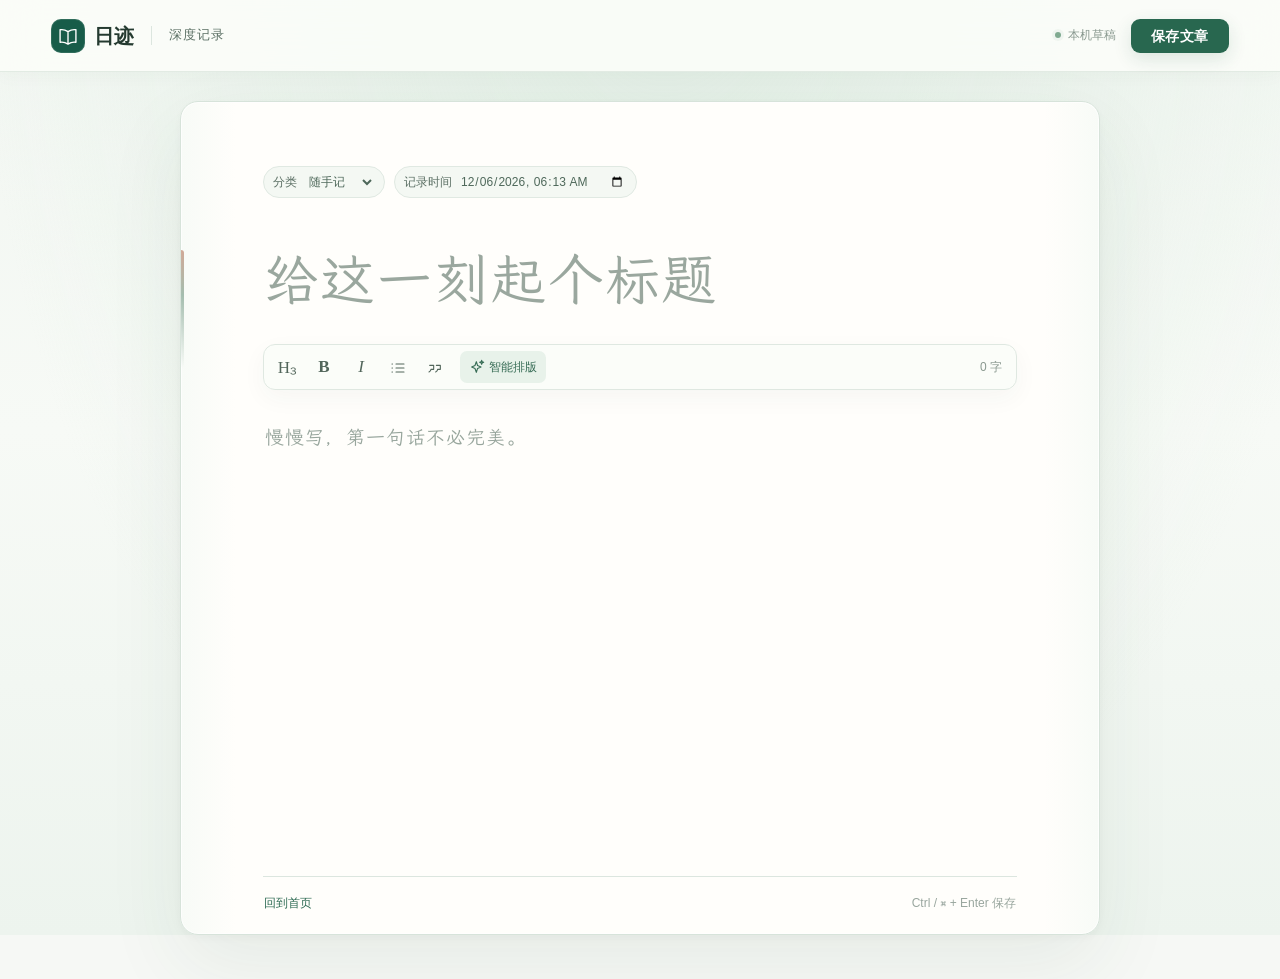
==== article.html @ f7ac4c97 "deploy: daylog static site" ====
<!doctype html>
<html lang="zh-CN"><head><meta charset="utf-8"><meta name="viewport" content="width=device-width, initial-scale=1, viewport-fit=cover"><meta name="theme-color" content="#175b49"><title>深度记录 · 日迹</title><link rel="icon" href="icon.svg"><link rel="preload" href="lxgwwenkai-lite-gb2312.woff2" as="font" type="font/woff2" crossorigin><link rel="stylesheet" href="styles.css"><link rel="stylesheet" href="article.css"></head>
<body class="article-page">
<header class="writer-bar">
  <a class="writer-home" href="./" aria-label="回到日迹首页"><span class="brand-icon" data-i="journal"></span><b>日迹</b></a><span class="writer-path" id="mode-name">深度记录</span>
  <div class="writer-actions"><span id="status" role="status" aria-live="polite">本机草稿</span><button id="commit" class="primary">保存文章</button><button id="edit" class="primary" hidden>继续编辑</button></div>
</header>
<main class="paper">
  <section id="composer"><div class="article-meta"><label>分类<select id="category"><option value="note">随手记</option><option value="trade">炒股心得</option><option value="reflect">反思</option><option value="quote">名人名言</option></select></label><label>记录时间<input id="when" type="datetime-local" required></label></div>
  <input id="title" aria-label="文章标题" placeholder="给这一刻起个标题" autocomplete="off">
  <div class="writer-tools" role="group" aria-label="文章排版"><button class="text-format" data-format="heading" title="小标题" aria-label="小标题">H₃</button><button class="text-format" data-format="bold" title="加粗" aria-label="加粗"><b>B</b></button><button class="text-format" data-format="italic" title="斜体" aria-label="斜体"><em>I</em></button><button data-format="list" data-i="list" title="项目列表" aria-label="项目列表"></button><button data-format="quote" data-i="quote" title="引用" aria-label="引用"></button><button id="smart" aria-pressed="true" title="自动加粗段首和 **重点**"><span data-i="sparkles"></span>智能排版</button><span id="count">0 字</span></div>
  <div id="body" class="article-prose" contenteditable="true" role="textbox" aria-multiline="true" aria-label="文章正文" data-placeholder="慢慢写，第一句话不必完美。" spellcheck="false"></div>
  <footer class="article-foot"><a href="./">回到首页</a><div class="article-foot-actions"><span class="save-shortcut">Ctrl / ⌘ + Enter 保存</span><button id="discard" hidden>舍弃草稿</button></div></footer></section>
  <article id="reader" hidden><div id="read-meta" class="article-meta"></div><h1 id="read-title"></h1><div id="read-body" class="article-prose"></div><footer class="article-foot"><a href="./">回到首页</a></footer></article>
  <section id="missing" hidden><h1>找不到这篇文章</h1><p>文章保存在创建它的浏览器中。</p><a href="./">回到首页</a></section>
</main>
<span id="ink-cue" class="ink-cue" aria-hidden="true"></span>
<dialog id="confirm"><h2>舍弃这份草稿？</h2><p>已保存到时间线的文章会保留。</p><div class="dialog-actions"><button class="secondary" id="keep">继续写</button><button class="secondary danger" id="drop">舍弃草稿</button></div></dialog>
<script type="module" src="article.js"></script></body></html>
---- styles.css ----
:root{color-scheme:light;--ink:#253a34;--muted:#63756d;--faint:#8a968f;--green:#185c49;--line:#dde4de;--bg:#f6f8f5;--mint:#e4efe8;--side:213px;font-family:Inter,"PingFang SC","Microsoft YaHei","Noto Sans CJK SC",system-ui,sans-serif;color:var(--ink);background:var(--bg);font-size:16px}
*{box-sizing:border-box}body{margin:0}button,input,select,textarea{font:inherit}button{cursor:pointer;color:inherit;border:0;background:none}button:disabled{cursor:wait}button,a,input,select,[contenteditable]{-webkit-tap-highlight-color:transparent}button:focus-visible,input:focus-visible,select:focus-visible,[contenteditable]:focus-visible{outline:2px solid #4b927b;outline-offset:3px}svg{display:inline-block;width:18px;height:18px;flex:none;vertical-align:middle}button span[data-i],h2 span[data-i],.crumb span[data-i]{display:inline-flex;align-items:center;justify-content:center}button{transition:background-color .15s,color .15s,transform .15s}button:hover{filter:brightness(.96)}button:active{transform:translateY(1px)}[hidden]{display:none!important}
#sidebar{width:var(--side);position:fixed;inset:0 auto 0 0;background:#fcfdfb;border-right:1px solid var(--line);z-index:5;display:flex;flex-direction:column;padding:28px 15px 0;overflow-y:auto}.brand{display:flex;align-items:center;gap:9px;padding-left:9px}.brand-icon{display:grid;place-items:center;background:var(--green);width:40px;height:40px;border-radius:12px;color:#fff;box-shadow:inset 0 0 0 1px #ffffff1a}.brand-icon svg{width:24px;height:24px}.brand b{font-size:25px;letter-spacing:1px;line-height:1}.brand-en{font-family:Georgia,serif;font-size:19px;color:#638374;letter-spacing:-.7px;align-self:center;margin-left:-3px}nav{margin-top:39px}.nav-label{font-size:12px;letter-spacing:1.5px;font-weight:600;color:#87958c;margin:0 12px 11px}.group-label{margin-top:30px}.nav-item{display:flex;align-items:center;gap:13px;width:100%;padding:10px 13px;border-radius:8px;text-align:left;font-size:14px;margin:3px 0;color:#52615a;min-height:40px}.nav-item svg{width:18px;height:18px}.nav-item:hover{background:#f0f4ef}.nav-item.selected{background:#e3eee6;color:#205e48;font-weight:650}.nav-item.selected:after{content:"";width:5px;height:5px;background:#2f775c;border-radius:50%;margin-left:auto}.cat-dot{width:9px;height:9px;border-radius:3px;margin:0 5px;background:var(--cat)}#side-foot{margin-top:auto;padding-top:34px}#calendar{padding:12px 4px 18px}.month-head{display:flex;align-items:center;font-size:13px;font-weight:650;padding:0 4px 8px}.month-head strong{margin-right:auto}.month-head button{width:24px;height:26px;padding:0;color:var(--muted)}.month-head svg{width:14px;height:14px}.calendar-grid{display:grid;grid-template-columns:repeat(7,1fr);gap:2px;text-align:center}.calendar-grid>*{height:23px;line-height:23px;font-size:11px;padding:0;position:relative;font-variant-numeric:tabular-nums}.calendar-grid label{color:#819088}.calendar-grid button:hover{background:var(--mint);border-radius:5px}.calendar-grid .is-today,.calendar-grid .is-selected{background:var(--green);color:white;border-radius:6px}.calendar-grid .has-entry:after{content:"";width:3px;height:3px;border-radius:50%;position:absolute;bottom:0;left:calc(50% - 1px);background:currentColor}.profile{display:flex;align-items:center;gap:10px;border-top:1px solid var(--line);padding:17px 1px;width:100%;text-align:left}.profile b{font-size:13px}.profile small{display:block;font-size:11px;color:var(--muted);margin-top:3px}.profile i,.market-status i{display:inline-block;width:6px;height:6px;border-radius:50%;background:#72a484}.avatar{width:36px;height:36px;border-radius:50%;display:grid;place-items:center;background:#e0eadd;color:#47734f}.profile-settings{margin-left:auto;color:#809087}.profile-settings svg{width:16px;height:16px}
.shell{margin-left:var(--side)}.topbar{height:63px;border-bottom:1px solid var(--line);background:#fcfdfa;display:flex;align-items:center;justify-content:space-between;padding:0 clamp(22px,2.6vw,44px);gap:12px}.crumb{display:flex;align-items:center;gap:12px;font-size:13px;color:#79877f}.crumb svg{width:16px;height:16px}.crumb i{font-style:normal;color:#b4bdb6}.crumb strong{color:#46584d;font-weight:550}.search-launch{display:flex;align-items:center;gap:9px;padding:7px 10px;width:202px;border:1px solid #dfe5df;border-radius:8px;background:#f8faf7;color:#7c887f;font-size:12px}.search-launch svg{width:15px;height:15px}kbd{margin-left:auto;border:1px solid #dee3de;border-radius:4px;font:10px ui-monospace,monospace;color:#7b887e;padding:2px 4px;background:white}#menu{display:none}main{max-width:1650px;margin:0 auto;padding:24px clamp(22px,2.6vw,44px) 40px}.hero{position:relative;isolation:isolate;overflow:hidden;border-radius:15px;min-height:168px;display:flex;align-items:center;background:#174e42 url(forest.webp) center / 100% 100% no-repeat;color:white}.hero-copy{padding:23px 32px}.hero-date{display:flex;align-items:center;gap:8px;font-size:13px;letter-spacing:.6px;color:#e0e9dd}.hero-date svg{width:15px;height:15px}.hero h1{font-size:clamp(32px,2.65vw,46px);font-weight:720;letter-spacing:3px;line-height:1.2;margin:12px 0 13px}.hero p{margin:0;font-family:"STKaiti","KaiTi","Songti SC",serif;font-size:15px;line-height:1.6;letter-spacing:.4px;color:#eef5e8}.hero p small{font-family:inherit;font-size:13px;color:#d6e5d8}
.section-heading,.card-head,.editor-foot,.editor-tools{display:flex;align-items:center;justify-content:space-between;gap:8px}h2{font-size:18px;line-height:1.5;font-weight:680;letter-spacing:.2px;margin:0;display:flex;align-items:center;gap:10px}.section-heading h2>span svg{color:var(--green);width:20px;height:20px}.market-section{margin:23px 0}.section-heading{margin-bottom:12px}.market-status,.text-btn{display:inline-flex;align-items:center;gap:8px;font-size:12px;color:#69796e;padding:5px 0}.market-status svg,.text-btn svg{width:14px;height:14px}.market-status i{margin-right:6px}.markets{display:grid;grid-template-columns:repeat(4,minmax(0,1fr));gap:12px}.market-card,.card,.feed-empty,.entry{background:#fff;border:1px solid var(--line);border-radius:13px;box-shadow:0 2px 5px #243e2c03}.market-card{position:relative;overflow:hidden;min-height:116px;padding:16px;text-align:left;isolation:isolate}.market-card:hover{border-color:#a7c1af;filter:none}.market-name{display:flex;align-items:center;gap:8px;font-size:14px;font-weight:620}.asset-glyph{width:25px;height:25px;background:var(--light);color:var(--tone);border-radius:7px;display:inline-grid;place-items:center}.asset-glyph svg{width:16px;height:16px}.market-price{font-family:Inter,"Segoe UI",sans-serif;font-size:clamp(22px,2.05vw,31px);line-height:1;letter-spacing:-.8px;display:block;font-weight:650;margin:12px 0 7px;font-variant-numeric:tabular-nums}.market-change{font:600 12px/1.3 "Segoe UI",sans-serif;display:inline-flex;align-items:center;gap:4px;color:#268165}.market-change.up{color:#b64d43}.market-change svg{width:12px;height:12px}.spark{position:absolute;right:10px;bottom:12px;width:42%;height:36px;z-index:-1}
.workgrid{display:grid;grid-template-columns:minmax(0,1.9fr) minmax(235px,1fr);gap:18px}.write-column,.utility-column{min-width:0}.utility-column{display:flex;flex-direction:column;gap:16px}.card-head{padding:18px 20px 14px}.heading-icon{border-radius:8px;width:31px;height:31px;color:#2f735a;background:#e4f0e7}.heading-icon.warm{background:#fbf1d8;color:#a17b24}.heading-icon.pink{background:#f7e7df;color:#b37656}.heading-icon svg{width:18px;height:18px}.smart{display:flex;gap:5px;align-items:center;border-radius:20px;padding:5px 8px;font-size:11px;background:#eff5ee;color:#4a7857}.smart[aria-pressed=false]{color:#6a756c;background:#f1f2ef}.smart svg{width:13px;height:13px}.editor-body{margin:0 20px}.editor-body #editor-tabs{display:flex;gap:4px;flex-wrap:wrap;border-bottom:1px solid var(--line);padding:0 0 13px}.tab{display:flex;align-items:center;gap:5px;font-size:13px;color:#68786f;padding:7px 10px;border-radius:6px}.tab svg{width:14px;height:14px}.tab[aria-pressed=true]{background:var(--green);color:white}.tab:hover{background:#e4eee6}.tab[aria-pressed=true]:hover{background:var(--green)}.writing-area{margin:10px 0 0}.writing-area #editor,.edit-box{min-height:110px;max-height:380px;overflow-y:auto;padding:7px 1px;line-height:1.8;font-size:16px;overflow-wrap:anywhere;white-space:pre-wrap;outline-offset:0;border-radius:2px}.writing-area #editor:empty:before,.edit-box:empty:before{content:attr(data-placeholder);color:#939e96;pointer-events:none;font-size:15px}.editor-tools{padding:5px 0 12px;color:#849188;font-size:12px}.tool-group{display:flex;gap:3px}.tool-group button,.icon-btn{width:29px;height:29px;display:inline-grid;place-items:center;color:#68776e;border-radius:5px}.tool-group b,.tool-group em{font-family:Georgia,serif;font-size:17px}.tool-group svg{width:16px;height:16px}.tool-group button:hover,.icon-btn:hover{background:#ecf2ed}.editor-foot{padding:11px 20px;border-top:1px solid var(--line);background:#fafcf9;border-radius:0 0 13px 13px}.editor-foot>span{font-size:12px;color:#7e8d82;display:flex;align-items:center;gap:5px}.editor-foot>span svg{width:14px;height:14px}.primary{display:inline-flex;align-items:center;justify-content:center;gap:6px;background:var(--green);color:#fff;padding:9px 15px;font-size:14px;border-radius:7px;font-weight:560}.primary svg{width:16px;height:16px}
#quick-actions{display:grid;grid-template-columns:1fr 1fr;gap:9px;padding:0 17px 17px}.quick{background:var(--light);display:flex;align-items:center;gap:9px;border:1px solid var(--edge);border-radius:9px;min-height:47px;padding:10px;color:#465448;font-size:14px;font-weight:550}.quick svg{width:20px;height:20px;color:var(--tone)}.quick .tiny-plus{margin-left:auto;font-size:16px;font-weight:400;color:var(--tone);opacity:.65}.mood-card .card-head{padding-bottom:10px}#moods{display:flex;justify-content:space-between;gap:2px;padding:1px 13px 16px}.mood{font-size:11px;color:#6e786e;min-width:0;padding:2px 4px;display:grid;justify-items:center;gap:5px;border-radius:7px}.mood svg{width:30px;height:30px}.mood.active{background:#eff3eb;box-shadow:0 0 0 1px #c3d4c5}.timeline-section{margin-top:23px}.section-heading h2 small{font-size:12px;background:#e9eee8;color:#687b6e;font-weight:550;border-radius:6px;padding:1px 6px}.feed-empty{display:flex;align-items:center;gap:14px;text-align:left;padding:20px;color:#748176;font-size:13px}.empty-icon{width:38px;height:38px;display:grid;place-items:center;border-radius:50%;background:#f0f4ee;color:#829685}.feed-empty b{font-weight:550;display:block;color:#4c6254;font-size:14px}.feed-empty p{margin:4px 0 0}
.entry{padding:14px 16px;margin-bottom:9px}.entry-head{display:flex;align-items:center;gap:8px;color:#78877c;font-size:12px}.entry-type{background:#eaf2ea;color:#4d7258;border-radius:4px;padding:3px 7px}.entry-buttons{margin-left:auto;display:flex;gap:2px}.entry-buttons svg{width:15px;height:15px}.entry-buttons .liked{color:#a07b27;background:#fcf5df}.entry-buttons .liked svg{fill:#f2deb0}.entry-text{font-size:15px;line-height:1.8;margin:9px 0 0;overflow-wrap:anywhere}.entry-text p,.entry-text div,#editor p{margin:0}.entry-text ul,.entry-text ol{margin:0}.entry-text blockquote,#editor blockquote,.edit-box blockquote{margin:3px 0;padding:0 12px;border-left:3px solid #95b6a1;color:#607866}.archive-title{margin:4px 0 17px;font-size:32px;letter-spacing:.5px}.archive-controls{display:flex;flex-wrap:wrap;gap:10px;margin-bottom:20px}.field,select,.edit-box{border:1px solid var(--line);border-radius:8px;background:#fff;color:var(--ink);padding:9px 12px;max-width:100%}.archive-controls .field{flex:1;min-width:140px}.date-title{margin:18px 0 9px;font-size:14px;color:#617666}.text-btn:hover{color:var(--green)}
dialog{margin:auto;width:min(470px,calc(100% - 28px));color:var(--ink);background:#fcfdfa;border:1px solid var(--line);border-radius:16px;padding:20px;box-shadow:0 20px 65px #18382838;max-height:85dvh;overflow:auto}dialog::backdrop{background:#19372c55;backdrop-filter:blur(2px)}.dialog-head{display:flex;align-items:center;justify-content:space-between;margin-bottom:16px}.dialog-head h2{font-size:20px}#dialog-content .field,#dialog-content .edit-box{width:100%}#dialog-content p{line-height:1.7;font-size:14px;color:var(--muted)}.dialog-actions{display:flex;justify-content:flex-end;flex-wrap:wrap;gap:8px;margin-top:14px}.secondary{background:#edf2ec;border:1px solid var(--line);border-radius:7px;padding:8px 12px;font-size:14px}.danger{color:#984335}.search-results{max-height:55dvh;overflow:auto;margin-top:12px}.search-item{display:block;width:100%;text-align:left;border-bottom:1px solid var(--line);padding:11px 2px;font-size:15px;overflow-wrap:anywhere}.search-item small{display:block;font-size:12px;color:var(--muted);margin-bottom:4px}.backup-row{display:flex;gap:8px;flex-wrap:wrap}.backup-row svg{width:15px;height:15px;margin-right:5px}.detail-price{font-size:32px;letter-spacing:-1px;font-weight:650}.chart-detail{display:block;width:100%;height:110px;margin:14px 0}.dialog-info{display:grid;grid-template-columns:auto 1fr;gap:8px 14px;font-size:13px}.dialog-info dt{color:var(--muted)}.dialog-info dd{margin:0}.quote-note{font-size:12px;color:var(--muted)}#toast{position:fixed;bottom:22px;left:calc(50% + var(--side)/2);transform:translate(-50%,15px);border-radius:9px;padding:10px 16px;background:#234d3f;color:#fff;box-shadow:0 4px 22px #15312626;z-index:20;opacity:0;pointer-events:none;transition:.2s;font-size:14px;text-align:center}#toast.show{transform:translate(-50%,0);opacity:1}
@media(min-width:1550px){:root{--side:234px}.hero{min-height:195px}.market-card{min-height:127px}.writing-area #editor{min-height:145px}.quick{min-height:58px}}
@media(max-height:780px) and (min-width:821px){#sidebar{padding-top:19px}nav{margin-top:25px}.group-label{margin-top:18px}.nav-item{min-height:36px;padding:7px 13px}#side-foot{padding-top:14px}.calendar-grid>*{height:20px;line-height:20px}#calendar{padding-bottom:10px}}
@media(max-width:1150px){:root{--side:178px}#sidebar{padding-left:10px;padding-right:10px}.workgrid{grid-template-columns:minmax(0,1.7fr) minmax(219px,1fr);gap:13px}.card-head{padding:15px}.editor-body{margin:0 15px}.tab{padding:6px 7px}.quick{padding:9px 6px;gap:5px}#quick-actions{padding:0 12px 14px}.market-card{padding:13px}.spark{width:36%;right:6px}.hero{min-height:155px}}
@media(max-width:820px){:root{--side:0px}#sidebar{width:213px;transform:translateX(-100%);transition:transform .2s}body.nav-open #sidebar{transform:none}#veil{position:fixed;inset:0;background:#142c2559;z-index:4}#menu{display:inline-grid}.topbar{height:54px;justify-content:flex-start}.search-launch{margin-left:auto}.workgrid{grid-template-columns:minmax(0,1.7fr) minmax(212px,1fr)}.hero{min-height:151px}.markets{gap:8px}main{padding:15px 18px 30px}.brand{padding-left:7px}nav{margin-top:20px}.group-label{margin-top:15px}#side-foot{padding-top:14px}}
@media(max-width:640px){main{padding:12px 12px 30px}.topbar{padding:0 12px;gap:5px}.crumb{gap:7px}.crumb>span:first-child{display:none}.search-launch{width:auto;padding:7px;border:0;background:none}.search-launch span:nth-child(2),.search-launch kbd{display:none}.search-launch svg{width:19px;height:19px}.hero{min-height:139px;background-size:cover;background-position:58% center;border-radius:11px}.hero-copy{padding:16px;max-width:93%}.hero h1{font-size:30px;letter-spacing:2px;margin:9px 0}.hero p{font-size:12px;text-shadow:0 1px 4px #153d34}.hero p small{font-size:11px}.hero-date{font-size:12px}.market-section{margin:17px 0}.markets{grid-template-columns:repeat(2,minmax(0,1fr))}.market-card{min-height:94px;padding:10px 12px;border-radius:10px}.market-price{font-size:23px;margin:7px 0 4px}.market-name{font-size:12px;gap:6px}.asset-glyph{width:20px;height:20px}.asset-glyph svg{width:14px;height:14px}.spark{width:38%;height:27px;bottom:9px}.section-heading{margin-bottom:8px}h2{font-size:16px}.workgrid,.write-column,.utility-column{display:contents}.editor-card{margin-bottom:12px}.quick-card,.mood-card{margin-top:12px}.timeline-section{margin:0 0 12px}.writing-area #editor{min-height:95px}.utility-column #quick-actions{grid-template-columns:repeat(4,minmax(0,1fr));gap:5px}.quick{justify-content:center;font-size:12px;min-height:40px}.quick svg{width:16px;height:16px}.quick .tiny-plus{display:none}.card-head{padding:13px 15px}.editor-body #editor-tabs{gap:3px}.tab{font-size:12px;padding:6px 7px}.editor-foot{padding:10px 15px}.market-status,.text-btn{font-size:11px}.mood{font-size:12px;padding:4px 7px}.mood svg{width:33px;height:33px}.search-launch{min-width:36px}#toast{bottom:12px;width:max-content;max-width:93vw}.archive-controls{gap:6px}.archive-controls input,.archive-controls select{font-size:14px;padding:8px}.edit-box{font-size:16px}.archive-title{font-size:26px}#dashboard{display:flex;flex-direction:column}.hero{order:0}.market-section{order:1}.editor-card{order:2}.quick-card{order:3;margin-top:0}.mood-card{order:4}.timeline-section{order:5;margin-top:16px}}
.when{display:grid;gap:6px;margin-bottom:12px;color:var(--muted);font-size:13px}
.market-price small{display:inline-block;color:var(--muted);font-family:inherit;font-size:11px;line-height:1.4;letter-spacing:0;font-weight:450}
.market-cny{display:block;margin:0 0 9px;font-size:13px;line-height:1.4;font-weight:560;color:#395e4c;font-variant-numeric:tabular-nums}
.market-card{vertical-align:top;align-content:start}.market-card .spark{height:24px;bottom:8px}
.dialog-info a{color:var(--green)}
@media(min-width:641px){.hero{background-color:#11463c;background-image:linear-gradient(90deg,#11463c 0%,#11463c 21%,transparent 53%),url(forest.webp);background-size:100% 100%,max(82%,560px) auto;background-position:center,right 22%}}
@media(max-width:640px){.hero{margin-bottom:12px}.editor-card{order:1}.quick-card{order:2}.mood-card{order:3}.market-section{order:4}.timeline-section{margin-top:0}}
@media(prefers-reduced-motion:reduce){*{transition:none!important;scroll-behavior:auto!important}}


.deep-link,.article-read,#article-drafts a{display:inline-flex;align-items:center;gap:6px;color:var(--green);text-decoration:none;font-size:14px}
.deep-link{background:#e8f1e8;border:1px solid #cddfd0;border-radius:7px;padding:7px 12px;font-weight:600}
.deep-link svg,#article-drafts svg{width:16px;height:16px}
.deep-link:hover,#article-drafts a:hover{background:#dfece1}.editor-tools #smart{margin-left:auto}.editor-tools #word-count{margin-left:7px}
#article-drafts{padding:9px 18px;display:grid;gap:4px;border-top:1px solid var(--line)}
#article-drafts a{display:block;text-overflow:ellipsis;white-space:nowrap;overflow:hidden;padding:3px 5px}#article-drafts svg{margin-right:5px}
.article-entry-title{margin:11px 0 4px;font-size:18px;overflow-wrap:anywhere}.article-title-link,.entry-buttons a,.search-results a{color:inherit;text-decoration:none}
.article-excerpt{font-size:15px;line-height:1.75;color:var(--muted);margin:4px 0 8px;overflow-wrap:anywhere;display:-webkit-box;-webkit-line-clamp:3;-webkit-box-orient:vertical;overflow:hidden}
.article-read{font-size:13px;text-decoration:underline;text-underline-offset:3px}.article-title-link:hover{text-decoration:underline}
---- article.css ----
@font-face{
  font-family:"LXGW WenKai Lite";
  src:url("lxgwwenkai-lite-gb2312.woff2") format("woff2");
  font-style:normal;
  font-weight:400;
  font-display:swap;
}
.article-page{
  --paper:#fcfefa;
  --paper-deep:#f5f9f4;
  --journal-ink:#243a30;
  --journal-soft:#5c7065;
  --journal-faint:#89988f;
  --journal-line:#dce6df;
  --journal-green:#2e6d56;
  --journal-mint:#e5f0e8;
  --journal-cinnabar:#b46d50;
  --ui-font:"Avenir Next","Segoe UI","PingFang SC","Microsoft YaHei UI",sans-serif;
  --display-font:"LXGW WenKai Lite","STKaiti","KaiTi","Kaiti SC","Songti SC","Noto Serif CJK SC",serif;
  --prose-font:"LXGW WenKai Lite","Songti SC","STSong","Noto Serif CJK SC","Source Han Serif SC","SimSun",serif;
  min-height:100dvh;
  color:var(--journal-ink);
  background:
    radial-gradient(ellipse at 52% -8%,#dcebe0cc 0,transparent 43rem),
    linear-gradient(180deg,#f1f6f1 0%,#f7faf6 46%,#edf4ee 100%);
}
.article-page::before{
  content:"";
  position:fixed;
  inset:0;
  z-index:-1;
  opacity:.28;
  pointer-events:none;
  background-image:radial-gradient(#73907f 0.55px,transparent 0.55px);
  background-size:7px 7px;
  mask-image:linear-gradient(to bottom,#0000,#000 18%,#000 82%,#0000);
}
.writer-bar{
  position:sticky;
  top:0;
  z-index:10;
  min-height:72px;
  display:flex;
  align-items:center;
  gap:17px;
  padding:10px clamp(18px,4vw,64px);
  border-bottom:1px solid #dce6decc;
  background:#fbfdf9e8;
  box-shadow:0 1px 20px #294b3a0a;
  backdrop-filter:blur(18px);
}
.writer-home{
  display:flex;
  align-items:center;
  gap:9px;
  color:var(--journal-ink);
  font:600 20px/1 var(--ui-font);
  text-decoration:none;
}
.writer-home .brand-icon{width:34px;height:34px;border-radius:10px}
.writer-home svg{width:20px;height:20px}
.writer-path{
  padding-left:17px;
  border-left:1px solid var(--journal-line);
  color:var(--journal-soft);
  font:500 13px/1.4 var(--ui-font);
  letter-spacing:.08em;
}
.writer-actions{margin-left:auto;display:flex;align-items:center;gap:15px}
#status{
  position:relative;
  padding-left:13px;
  color:var(--journal-faint);
  font:500 12px/1.4 var(--ui-font);
  transition:color .2s ease;
}
#status::before{
  content:"";
  position:absolute;
  left:0;
  top:calc(50% - 3px);
  width:6px;
  height:6px;
  border-radius:50%;
  background:#80aa91;
  box-shadow:0 0 0 3px #80aa9116;
}
#status.problem{color:#9a4c38}
#status.problem::before{background:#b86b53}
.writer-actions .primary{
  min-width:98px;
  padding:10px 17px;
  border-radius:9px;
  background:#28674f;
  box-shadow:0 6px 18px #245b4524;
  font:600 14px/1 var(--ui-font);
  letter-spacing:.03em;
}
.writer-actions .primary:hover{background:#225b45;filter:none}
.paper{
  position:relative;
  isolation:isolate;
  width:calc(100% - 36px);
  max-width:920px;
  min-height:calc(100dvh - 116px);
  margin:clamp(14px,2.3vw,30px) auto 44px;
  padding:clamp(34px,5vw,64px) clamp(28px,6.8vw,82px) 22px;
  overflow:visible;
  border:1px solid #d7e3da;
  border-radius:18px;
  background:linear-gradient(90deg,#f8fbf7 0,#fffefb 6%,#fffefb 94%,#f8fbf7 100%);
  box-shadow:
    0 30px 80px #294b3a13,
    0 3px 12px #294b3a0a,
    inset 0 0 0 1px #ffffffb8;
  transition:box-shadow .28s ease,border-color .28s ease;
  animation:paperIn .45s cubic-bezier(.2,.7,.25,1) both;
}
.paper::before{
  content:"";
  position:absolute;
  z-index:-1;
  left:0;
  top:clamp(104px,12vw,148px);
  width:3px;
  height:118px;
  border-radius:0 4px 4px 0;
  background:linear-gradient(to bottom,var(--journal-cinnabar),#679079 38%,transparent);
  opacity:.58;
}
.paper:focus-within{
  border-color:#cbdcd0;
  box-shadow:
    0 34px 90px #294b3a18,
    0 4px 14px #294b3a0b,
    inset 0 0 0 1px #ffffffc7;
}
.article-page:not(.is-editing) .paper{max-width:840px}
.article-meta{
  display:flex;
  align-items:center;
  flex-wrap:wrap;
  gap:9px;
  color:var(--journal-soft);
  font:500 12px/1.45 var(--ui-font);
}
.article-meta label{
  display:flex;
  align-items:center;
  gap:6px;
  min-height:32px;
  padding:4px 9px;
  border:1px solid #e0e9e2;
  border-radius:999px;
  background:#f4f8f3;
}
.article-meta select,
.article-meta input{
  min-width:0;
  padding:1px 2px;
  border:0;
  border-radius:0;
  color:#4e685a;
  background:transparent;
  font:inherit;
  outline:none;
}
.article-meta select:focus-visible,
.article-meta input:focus-visible{outline:1px solid #76a38a;outline-offset:2px}
#read-meta{
  display:block;
  padding:0 3px;
  color:var(--journal-faint);
  font:500 12px/1.6 var(--ui-font);
  letter-spacing:.08em;
}
#title,
#read-title{
  margin:clamp(27px,4.5vw,46px) 0 0;
  color:#20382d;
  font-family:var(--display-font);
  font-size:clamp(35px,5.4vw,55px);
  font-weight:600;
  line-height:1.34;
  letter-spacing:.035em;
  text-wrap:pretty;
}
#title{
  width:100%;
  padding:0 0 4px;
  border:0;
  border-radius:0;
  background:none;
  caret-color:var(--journal-cinnabar);
  outline:none;
}
#title::placeholder{color:#9aa79e;font-weight:500}
#title:focus{color:#19372a}
#read-title{overflow-wrap:anywhere;margin-bottom:7px}
.writer-tools{
  position:sticky;
  top:88px;
  z-index:4;
  display:flex;
  align-items:center;
  gap:3px;
  margin-top:22px;
  padding:6px;
  border:1px solid #dfe8e1;
  border-radius:12px;
  background:#fbfdf9e8;
  box-shadow:0 8px 24px #294b3a0b;
  backdrop-filter:blur(14px);
}
.writer-tools button{
  min-width:34px;
  height:32px;
  padding:0 7px;
  border-radius:7px;
  color:#52665b;
  font-family:var(--ui-font);
  transition:background-color .15s ease,color .15s ease,transform .15s ease;
}
.writer-tools button:hover,
.writer-tools button:focus-visible{background:#e9f1eb;color:#285f4b;filter:none}
.writer-tools button:active{transform:translateY(1px) scale(.97)}
.writer-tools button svg{width:16px;height:16px}
.writer-tools .text-format{font-family:Georgia,serif;font-size:17px}
.writer-tools #smart{
  display:inline-flex;
  align-items:center;
  gap:4px;
  margin-left:5px;
  padding:4px 9px;
  background:#e8f2ea;
  color:#356b54;
  font-size:12px;
  white-space:nowrap;
}
.writer-tools #smart[aria-pressed=false]{background:#f1f3ef;color:var(--journal-faint)}
#count{
  margin-left:auto;
  padding:0 8px;
  color:var(--journal-faint);
  font:500 12px/1 var(--ui-font);
  font-variant-numeric:tabular-nums;
  white-space:nowrap;
}
#count.bump{animation:countBump .19s ease-out}
.article-prose{
  min-height:54dvh;
  padding:29px 2px 64px;
  color:#33483d;
  caret-color:var(--journal-cinnabar);
  font-family:var(--prose-font);
  font-size:clamp(18px,1.45vw,20px);
  font-weight:400;
  line-height:2.05;
  letter-spacing:.035em;
  word-spacing:.035em;
  overflow-wrap:anywhere;
  white-space:pre-wrap;
  text-align:left;
  text-rendering:optimizeLegibility;
  font-kerning:normal;
  font-synthesis:weight;
  transition:text-shadow .18s ease,color .18s ease;
}
.article-prose.is-typing{text-shadow:0 0 18px #2e6d560f}
.article-prose:focus,
.article-prose:focus-visible,#title:focus-visible{outline:none}
.article-prose::selection,
.article-prose *::selection,
#title::selection{color:#173e2e;background:#cfe6d7}
.article-prose:empty:before{
  content:attr(data-placeholder);
  color:#98a69d;
  font-family:var(--display-font);
  font-size:1.02em;
  letter-spacing:.06em;
  pointer-events:none;
}
.article-prose p,
.article-prose div,
.article-prose h3,
.article-prose ul,
.article-prose ol{margin:0 0 .88em}
.article-prose h3{
  margin-top:1.15em;
  color:#254d3b;
  font-family:var(--display-font);
  font-size:1.23em;
  font-weight:600;
  line-height:1.65;
  letter-spacing:.045em;
}
.article-prose strong{color:#1e4f3b;font-weight:650}
.article-prose ul,
.article-prose ol{padding-left:1.45em}
.article-prose li{margin-bottom:.35em}
.article-prose blockquote{
  margin:1.25em 0;
  padding:.16em 0 .16em 18px;
  border-left:2px solid #8fb29b;
  color:#557261;
  font-style:italic;
}
#read-body{padding-top:30px;border-top:1px solid var(--journal-line)}
.ink-cue{
  --ink-x:0px;
  --ink-y:0px;
  position:fixed;
  left:var(--ink-x);
  top:var(--ink-y);
  z-index:20;
  isolation:isolate;
  color:#a95036;
  font:600 21px/1 var(--prose-font);
  letter-spacing:.035em;
  white-space:nowrap;
  opacity:0;
  pointer-events:none;
  transform:translate(-50%,-68%);
  text-shadow:
    0 0 18px #b85b3f42,
    0 5px 14px #b85b3f35;
  mix-blend-mode:multiply;
  will-change:transform,opacity,filter;
}
.ink-cue::before{
  content:"";
  position:absolute;
  z-index:-1;
  left:50%;
  top:52%;
  width:24px;
  height:11px;
  border-radius:50%;
  opacity:0;
  background:radial-gradient(ellipse,#b85b3f8f 0,#c47b6242 42%,transparent 74%);
  filter:blur(1px);
  transform:translate(-50%,-50%) scale(.35);
}
.ink-cue::after{
  content:"";
  position:absolute;
  left:50%;
  top:104%;
  width:1.7em;
  height:1.5px;
  border-radius:999px;
  opacity:0;
  background:linear-gradient(90deg,transparent,#b86c518c 20%,#b86c518c 80%,transparent);
  filter:blur(.35px);
  transform:translate(-50%,0) scaleX(.35);
}
.ink-cue.playing{animation:inkRise 1.08s linear both}
.ink-cue.playing::before{animation:inkBloom .82s ease-out both}
.ink-cue.playing::after{animation:inkTrail .76s ease-out both}
.article-foot{
  display:flex;
  align-items:center;
  justify-content:space-between;
  gap:18px;
  padding:17px 1px 0;
  border-top:1px solid var(--journal-line);
  color:var(--journal-soft);
  font:500 12px/1.5 var(--ui-font);
}
.article-foot a,
#missing a{
  color:#306c55;
  text-decoration:none;
  text-underline-offset:4px;
}
.article-foot a:hover,
#missing a:hover{text-decoration:underline}
.article-foot-actions{display:flex;align-items:center;gap:15px}
.save-shortcut{color:#99a69e;font-variant-numeric:tabular-nums}
.article-foot button{
  padding:0;
  color:#8a6254;
  font:inherit;
  text-decoration:underline;
  text-decoration-color:#8a625455;
  text-underline-offset:4px;
}
#missing{padding:10vh 0;text-align:center}
#missing h1{font-family:var(--display-font);font-size:36px}
#missing p{color:var(--journal-soft)}
@keyframes paperIn{
  from{opacity:0;translate:0 7px}
  to{opacity:1;translate:0 0}
}
@keyframes inkRise{
  0%{opacity:0;filter:blur(2px);transform:translate(-50%,-38%) scale(.9)}
  11%{opacity:.9;filter:blur(0);transform:translate(-50%,-68%) scale(1)}
  36%{opacity:.72;filter:blur(.2px);transform:translate(-50%,-94%) scale(1.06)}
  68%{opacity:.34;filter:blur(1.4px);transform:translate(-50%,-128%) scale(1.08)}
  100%{opacity:0;filter:blur(6px);transform:translate(-50%,-184%) scale(1.12)}
}
@keyframes inkBloom{
  0%{opacity:0;transform:translate(-50%,-50%) scale(.35)}
  18%{opacity:.62;transform:translate(-50%,-50%) scale(1)}
  58%{opacity:.22;transform:translate(-50%,-62%) scale(1.45)}
  100%{opacity:0;transform:translate(-50%,-84%) scale(2)}
}
@keyframes inkTrail{
  0%{opacity:0;transform:translate(-50%,0) scaleX(.35)}
  24%{opacity:.55;transform:translate(-50%,0) scaleX(1)}
  100%{opacity:0;transform:translate(-50%,3px) scaleX(1.45)}
}
@keyframes countBump{
  0%{transform:scale(1)}
  45%{transform:scale(1.12);color:#2e6d56}
  100%{transform:scale(1)}
}
@media(max-width:700px){
  .writer-bar{min-height:60px;gap:8px;padding:8px 12px}
  .writer-home{gap:6px;font-size:17px}
  .writer-home .brand-icon{width:29px;height:29px;border-radius:8px}
  .writer-path{padding-left:8px;font-size:11px;letter-spacing:.04em}
  .writer-actions{gap:8px}
  .writer-actions #status{font-size:10px;max-width:20vw;overflow:hidden;text-overflow:ellipsis;white-space:nowrap}
  .writer-actions .primary{min-width:0;padding:9px 11px;font-size:13px}
  .paper{
    width:calc(100% - 18px);
    min-height:calc(100dvh - 76px);
    margin:8px auto 20px;
    padding:25px 17px 16px;
    border-radius:14px;
  }
  .paper::before{top:91px;height:86px}
  .article-meta{gap:7px;font-size:11px}
  .article-meta label{min-height:30px;padding:3px 7px;gap:4px}
  .article-meta select,
  .article-meta input{font-size:12px}
  #title,#read-title{font-size:clamp(33px,10vw,42px);margin-top:27px;line-height:1.38}
  .writer-tools{top:68px;gap:1px;margin-top:18px;padding:5px;border-radius:10px}
  .writer-tools button{min-width:29px;height:30px;padding:0 5px}
  .writer-tools #smart{margin-left:2px;padding:3px 6px;font-size:11px}
  #count{padding:0 5px;font-size:11px}
  .article-prose{
    min-height:57dvh;
    padding:23px 1px 52px;
    font-size:18px;
    line-height:2;
    letter-spacing:.025em;
  }
  .article-prose h3{font-size:1.18em}
  .article-foot{gap:10px;font-size:11px}
  .save-shortcut{display:none}
  .ink-cue{font-size:20px}
}
@media(max-width:430px){
  .writer-path{display:none}
  .writer-actions #status{max-width:23vw}
  .paper{width:100%;margin-top:0;border-radius:0 0 15px 15px;border-top:0}
  .paper::before{left:0}
  .writer-tools{top:64px}
}
@media(prefers-reduced-motion:reduce){
  .paper{animation:none}
  .ink-cue{display:none}
  .article-prose.is-typing{text-shadow:none}
  #count.bump{animation:none}
}
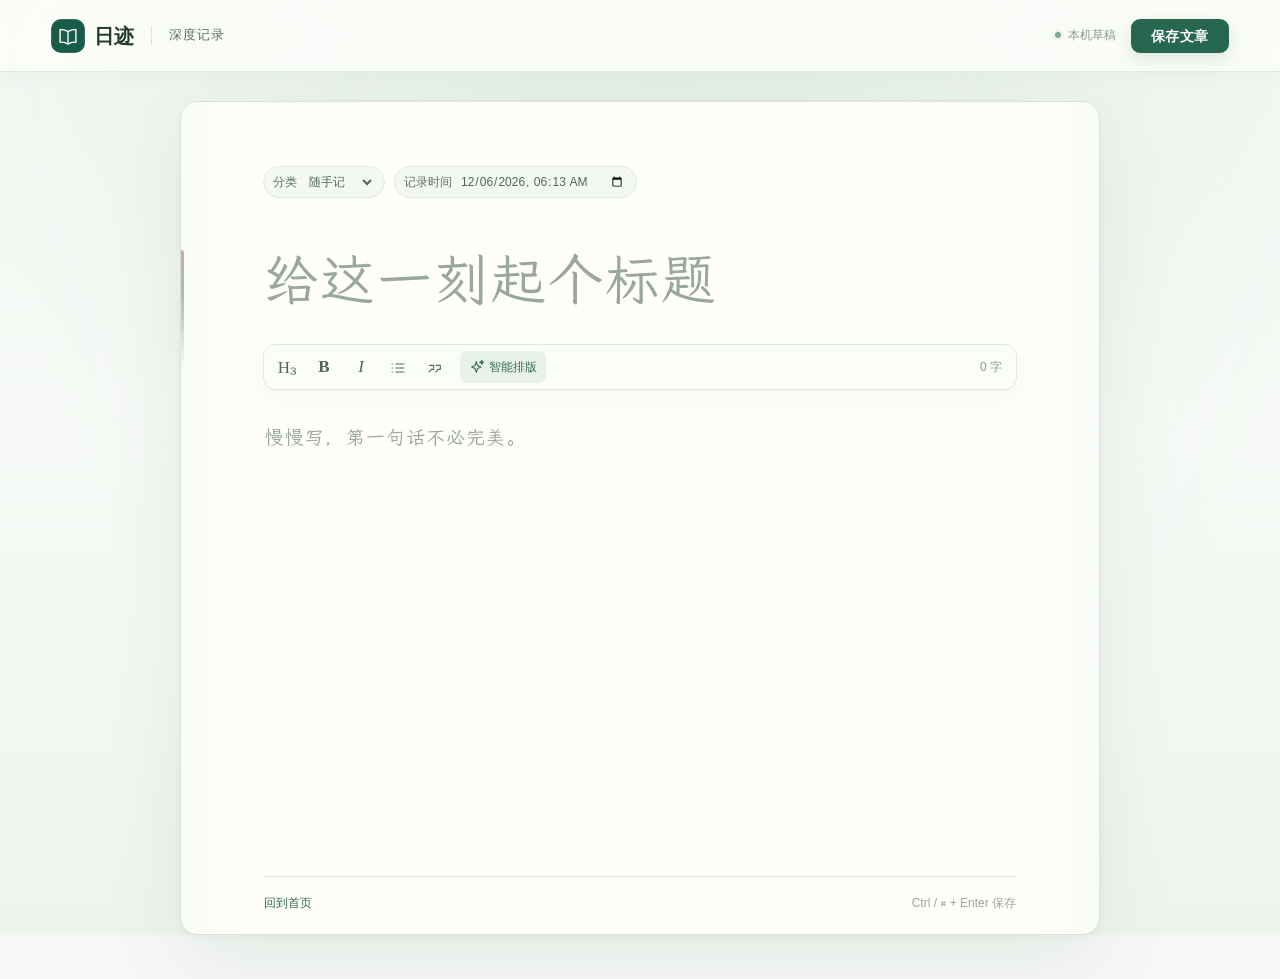
==== commit 148e8f85: "perf: drop font from precache, subset font, compress hero, cache-first SW" ====
--- a/article.html
+++ b/article.html
@@ -1,5 +1,5 @@
 <!doctype html>
-<html lang="zh-CN"><head><meta charset="utf-8"><meta name="viewport" content="width=device-width, initial-scale=1, viewport-fit=cover"><meta name="theme-color" content="#175b49"><title>深度记录 · 日迹</title><link rel="icon" href="icon.svg"><link rel="preload" href="lxgwwenkai-lite-gb2312.woff2" as="font" type="font/woff2" crossorigin><link rel="stylesheet" href="styles.css"><link rel="stylesheet" href="article.css"></head>
+<html lang="zh-CN"><head><meta charset="utf-8"><meta name="viewport" content="width=device-width, initial-scale=1, viewport-fit=cover"><meta name="theme-color" content="#175b49"><title>深度记录 · 日迹</title><link rel="icon" href="icon.svg"><link rel="preload" href="lxgwwenkai-common.woff2" as="font" type="font/woff2" crossorigin><link rel="stylesheet" href="styles.css"><link rel="stylesheet" href="article.css?v=7"></head>
 <body class="article-page">
 <header class="writer-bar">
   <a class="writer-home" href="./" aria-label="回到日迹首页"><span class="brand-icon" data-i="journal"></span><b>日迹</b></a><span class="writer-path" id="mode-name">深度记录</span>
@@ -16,4 +16,4 @@
 </main>
 <span id="ink-cue" class="ink-cue" aria-hidden="true"></span>
 <dialog id="confirm"><h2>舍弃这份草稿？</h2><p>已保存到时间线的文章会保留。</p><div class="dialog-actions"><button class="secondary" id="keep">继续写</button><button class="secondary danger" id="drop">舍弃草稿</button></div></dialog>
-<script type="module" src="article.js"></script></body></html>
+<script type="module" src="article.js?v=6"></script></body></html>
--- a/article.css
+++ b/article.css
@@ -1,6 +1,6 @@
 @font-face{
   font-family:"LXGW WenKai Lite";
-  src:url("lxgwwenkai-lite-gb2312.woff2") format("woff2");
+  src:url("lxgwwenkai-common.woff2") format("woff2");
   font-style:normal;
   font-weight:400;
   font-display:swap;
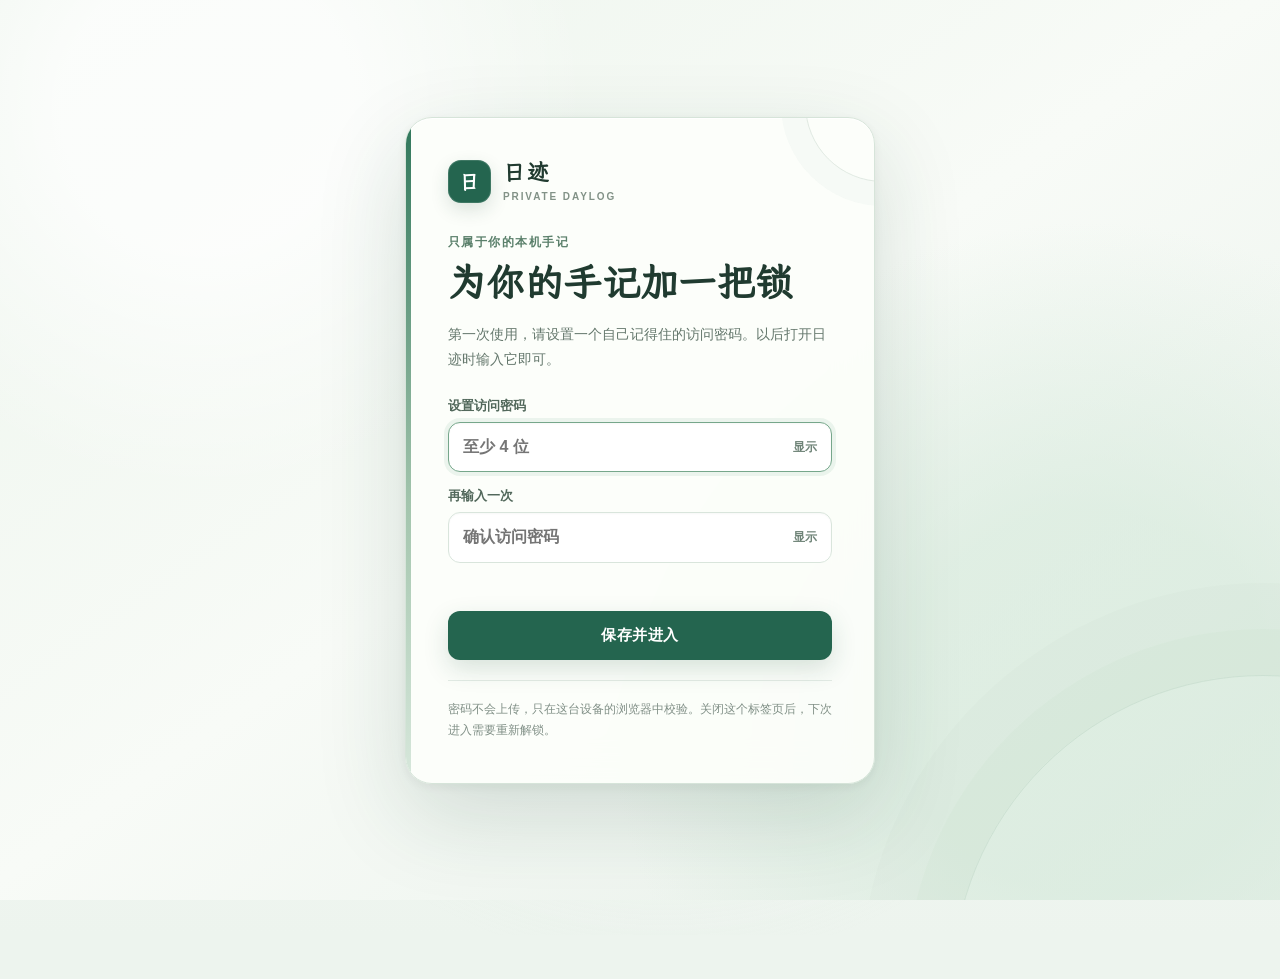
==== commit 10dbaa4b: "feat: add local password lock" ====
--- a/article.html
+++ b/article.html
@@ -1,5 +1,5 @@
 <!doctype html>
-<html lang="zh-CN"><head><meta charset="utf-8"><meta name="viewport" content="width=device-width, initial-scale=1, viewport-fit=cover"><meta name="theme-color" content="#175b49"><title>深度记录 · 日迹</title><link rel="icon" href="icon.svg"><link rel="preload" href="lxgwwenkai-common.woff2" as="font" type="font/woff2" crossorigin><link rel="stylesheet" href="styles.css"><link rel="stylesheet" href="article.css?v=7"></head>
+<html lang="zh-CN"><head><meta charset="utf-8"><meta name="viewport" content="width=device-width, initial-scale=1, viewport-fit=cover"><meta name="theme-color" content="#175b49"><title>深度记录 · 日迹</title><script>document.documentElement.classList.add("daylog-auth-checking")</script><link rel="icon" href="icon.svg"><link rel="preload" href="lxgwwenkai-common.woff2" as="font" type="font/woff2" crossorigin><link rel="stylesheet" href="styles.css"><link rel="stylesheet" href="article.css?v=7"><link rel="stylesheet" href="auth.css?v=1"></head>
 <body class="article-page">
 <header class="writer-bar">
   <a class="writer-home" href="./" aria-label="回到日迹首页"><span class="brand-icon" data-i="journal"></span><b>日迹</b></a><span class="writer-path" id="mode-name">深度记录</span>
@@ -16,4 +16,4 @@
 </main>
 <span id="ink-cue" class="ink-cue" aria-hidden="true"></span>
 <dialog id="confirm"><h2>舍弃这份草稿？</h2><p>已保存到时间线的文章会保留。</p><div class="dialog-actions"><button class="secondary" id="keep">继续写</button><button class="secondary danger" id="drop">舍弃草稿</button></div></dialog>
-<script type="module" src="article.js?v=6"></script></body></html>
+<script type="module" src="boot.js?v=9"></script></body></html>
--- a/auth.css
+++ b/auth.css
@@ -0,0 +1,443 @@
+@font-face {
+  font-family: "LXGW WenKai Lite";
+  src: url("lxgwwenkai-common.woff2") format("woff2");
+  font-style: normal;
+  font-weight: 400;
+  font-display: swap;
+}
+
+html.daylog-auth-checking {
+  background: #edf4ee;
+}
+
+html.daylog-auth-checking body {
+  overflow: hidden;
+}
+
+html.daylog-auth-checking body > *:not(.auth-gate):not(.auth-settings-layer) {
+  visibility: hidden !important;
+}
+
+.auth-gate,
+.auth-settings-layer {
+  --auth-ink: #213b30;
+  --auth-muted: #65786d;
+  --auth-line: #d9e5dc;
+  --auth-green: #24654f;
+  --auth-mint: #e8f2ea;
+  --auth-error: #a14f43;
+  position: fixed;
+  inset: 0;
+  z-index: 10000;
+  display: grid;
+  place-items: center;
+  overflow-y: auto;
+  overscroll-behavior: contain;
+  padding: max(22px, env(safe-area-inset-top)) 20px max(22px, env(safe-area-inset-bottom));
+  color: var(--auth-ink);
+  font-family: "Avenir Next", "Segoe UI", "PingFang SC", "Microsoft YaHei UI", sans-serif;
+  background:
+    radial-gradient(circle at 16% 12%, #ffffffbf 0 9rem, transparent 24rem),
+    radial-gradient(circle at 85% 78%, #d4e9da99 0 12rem, transparent 30rem),
+    linear-gradient(145deg, #edf5ed 0%, #f8fbf7 49%, #e7f0e9 100%);
+}
+
+.auth-gate::before,
+.auth-settings-layer::before {
+  content: "";
+  position: absolute;
+  inset: 0;
+  pointer-events: none;
+  opacity: .42;
+  background-image: radial-gradient(#779183a8 .6px, transparent .6px);
+  background-size: 8px 8px;
+  mask-image: linear-gradient(135deg, #000, transparent 72%);
+}
+
+.auth-gate::after,
+.auth-settings-layer::after {
+  content: "";
+  position: absolute;
+  width: min(52vw, 620px);
+  aspect-ratio: 1;
+  right: -23vw;
+  bottom: -31vw;
+  border: 1px solid #8eb29c36;
+  border-radius: 50%;
+  box-shadow:
+    0 0 0 46px #8eb29c0c,
+    0 0 0 92px #8eb29c0a;
+  pointer-events: none;
+}
+
+.auth-card {
+  position: relative;
+  z-index: 1;
+  width: min(470px, 100%);
+  padding: clamp(27px, 5vw, 42px);
+  overflow: hidden;
+  background: #fcfefaed;
+  border: 1px solid #d6e4d9;
+  border-radius: 27px;
+  box-shadow:
+    0 32px 90px #1c463428,
+    0 3px 12px #1c463410,
+    inset 0 1px 0 #fff;
+  backdrop-filter: blur(18px);
+  animation: auth-card-in .42s cubic-bezier(.2, .72, .22, 1) both;
+}
+
+.auth-card::before {
+  content: "";
+  position: absolute;
+  inset: 0 auto 0 0;
+  width: 5px;
+  background: linear-gradient(#2f765a, #a3c5ad 58%, #d8e8dc);
+}
+
+.auth-card::after {
+  content: "";
+  position: absolute;
+  width: 154px;
+  aspect-ratio: 1;
+  right: -87px;
+  top: -92px;
+  border: 1px solid #b6cbbd66;
+  border-radius: 50%;
+  box-shadow: 0 0 0 24px #edf4ee70;
+}
+
+.auth-brand {
+  display: flex;
+  align-items: center;
+  gap: 12px;
+  margin-bottom: 31px;
+}
+
+.auth-mark {
+  display: grid;
+  place-items: center;
+  width: 43px;
+  height: 43px;
+  color: #fff;
+  font: 600 20px/1 "LXGW WenKai Lite", "STKaiti", "KaiTi", serif;
+  letter-spacing: 1px;
+  border-radius: 13px;
+  background: #24654f;
+  box-shadow: inset 0 0 0 1px #ffffff1f, 0 7px 18px #214a3726;
+}
+
+.auth-brand-name {
+  display: block;
+  font: 700 22px/1.1 "LXGW WenKai Lite", "STKaiti", "KaiTi", serif;
+  letter-spacing: 2px;
+}
+
+.auth-brand-sub {
+  display: block;
+  margin-top: 5px;
+  color: #829287;
+  font-size: 10px;
+  font-weight: 650;
+  letter-spacing: .19em;
+}
+
+.auth-eyebrow {
+  margin: 0 0 9px;
+  color: #5b806b;
+  font-size: 12px;
+  font-weight: 650;
+  letter-spacing: .12em;
+}
+
+.auth-card h1 {
+  margin: 0;
+  color: #203b30;
+  font: 600 clamp(29px, 5vw, 38px)/1.28 "LXGW WenKai Lite", "STKaiti", "KaiTi", serif;
+  letter-spacing: .01em;
+}
+
+.auth-copy {
+  margin: 13px 0 25px;
+  color: var(--auth-muted);
+  font-size: 14px;
+  line-height: 1.8;
+}
+
+.auth-form {
+  display: grid;
+  gap: 15px;
+}
+
+.auth-field {
+  display: grid;
+  gap: 7px;
+  color: #52685b;
+  font-size: 13px;
+  font-weight: 620;
+}
+
+.auth-input {
+  display: flex;
+  align-items: center;
+  min-height: 50px;
+  overflow: hidden;
+  background: #fff;
+  border: 1px solid var(--auth-line);
+  border-radius: 12px;
+  box-shadow: inset 0 1px 2px #193a2809;
+  transition: border-color .18s ease, box-shadow .18s ease;
+}
+
+.auth-input:focus-within {
+  border-color: #76a78b;
+  box-shadow:
+    0 0 0 4px #8dbda426,
+    inset 0 1px 2px #193a2809;
+}
+
+.auth-input input {
+  min-width: 0;
+  width: 100%;
+  padding: 13px 14px;
+  color: #203b30;
+  font-size: 16px;
+  line-height: 1.4;
+  background: transparent;
+  border: 0;
+  outline: 0;
+}
+
+.auth-reveal {
+  flex: none;
+  align-self: stretch;
+  padding: 0 14px;
+  color: #6e8377;
+  font-size: 12px;
+  font-weight: 650;
+}
+
+.auth-reveal:hover {
+  color: var(--auth-green);
+  background: var(--auth-mint);
+}
+
+.auth-error,
+.auth-success {
+  min-height: 20px;
+  margin: -2px 0 0;
+  font-size: 13px;
+  line-height: 1.55;
+}
+
+.auth-error {
+  color: var(--auth-error);
+}
+
+.auth-success {
+  color: var(--auth-green);
+}
+
+.auth-submit {
+  min-height: 49px;
+  padding: 11px 18px;
+  color: #fff;
+  font-size: 15px;
+  font-weight: 650;
+  letter-spacing: .04em;
+  background: #24654f;
+  border-radius: 12px;
+  box-shadow: 0 9px 24px #245a442b;
+  transition: background-color .18s ease, transform .18s ease, opacity .18s ease;
+}
+
+.auth-submit:hover {
+  filter: none;
+  background: #1f5945;
+}
+
+.auth-submit:active {
+  transform: translateY(1px);
+}
+
+.auth-submit:disabled {
+  opacity: .64;
+}
+
+.auth-links {
+  display: flex;
+  align-items: center;
+  justify-content: space-between;
+  gap: 14px;
+  min-height: 28px;
+}
+
+.auth-link {
+  padding: 5px 0;
+  color: #537765;
+  font-size: 13px;
+  text-decoration: underline;
+  text-decoration-color: #aec6b6;
+  text-underline-offset: 4px;
+}
+
+.auth-link:hover {
+  color: var(--auth-green);
+}
+
+.auth-note {
+  margin: 20px 0 0;
+  padding-top: 18px;
+  color: #819087;
+  font-size: 12px;
+  line-height: 1.75;
+  border-top: 1px solid #e3ebe5;
+}
+
+.auth-close {
+  position: absolute;
+  top: 16px;
+  right: 16px;
+  width: 34px;
+  height: 34px;
+  color: #687c70;
+  font-size: 20px;
+  border-radius: 50%;
+}
+
+.auth-close:hover {
+  background: var(--auth-mint);
+}
+
+.auth-gate.is-leaving {
+  pointer-events: none;
+  animation: auth-gate-out .2s ease both;
+}
+
+.auth-gate.is-leaving .auth-card {
+  animation: auth-card-out .2s ease both;
+}
+
+.auth-card.is-shaking {
+  animation: auth-shake .32s ease;
+}
+
+@keyframes auth-card-in {
+  from { opacity: 0; transform: translateY(14px) scale(.985); }
+  to { opacity: 1; transform: translateY(0) scale(1); }
+}
+
+@keyframes auth-card-out {
+  to { opacity: 0; transform: translateY(-7px) scale(.99); }
+}
+
+@keyframes auth-gate-out {
+  to { opacity: 0; }
+}
+
+@keyframes auth-shake {
+  0%, 100% { transform: translateX(0); }
+  25% { transform: translateX(-6px); }
+  50% { transform: translateX(5px); }
+  75% { transform: translateX(-3px); }
+}
+
+@media (max-width: 520px) {
+  .auth-gate,
+  .auth-settings-layer {
+    align-items: start;
+    padding: 14px 12px max(14px, env(safe-area-inset-bottom));
+  }
+
+  .auth-card {
+    width: 100%;
+    padding: 25px 22px 22px;
+    border-radius: 22px;
+  }
+
+  .auth-brand {
+    margin-bottom: 24px;
+  }
+
+  .auth-card h1 {
+    font-size: 29px;
+  }
+
+  .auth-copy {
+    margin-bottom: 21px;
+  }
+}
+
+@media (max-width: 520px) and (max-height: 650px) {
+  .auth-gate,
+  .auth-settings-layer {
+    padding-top: 8px;
+    padding-bottom: max(8px, env(safe-area-inset-bottom));
+  }
+
+  .auth-card {
+    padding: 18px 18px 16px;
+    border-radius: 18px;
+  }
+
+  .auth-brand {
+    margin-bottom: 15px;
+  }
+
+  .auth-mark {
+    width: 38px;
+    height: 38px;
+    font-size: 18px;
+    border-radius: 11px;
+  }
+
+  .auth-brand-name {
+    font-size: 20px;
+  }
+
+  .auth-eyebrow {
+    margin-bottom: 6px;
+  }
+
+  .auth-card h1 {
+    font-size: 26px;
+  }
+
+  .auth-copy {
+    margin: 8px 0 14px;
+    font-size: 13px;
+    line-height: 1.55;
+  }
+
+  .auth-form {
+    gap: 10px;
+  }
+
+  .auth-field {
+    gap: 5px;
+  }
+
+  .auth-input,
+  .auth-submit {
+    min-height: 44px;
+  }
+
+  .auth-input input {
+    padding: 10px 12px;
+  }
+
+  .auth-note {
+    margin-top: 12px;
+    padding-top: 10px;
+    line-height: 1.5;
+  }
+}
+
+@media (prefers-reduced-motion: reduce) {
+  .auth-card,
+  .auth-gate.is-leaving,
+  .auth-gate.is-leaving .auth-card,
+  .auth-card.is-shaking {
+    animation: none;
+  }
+}
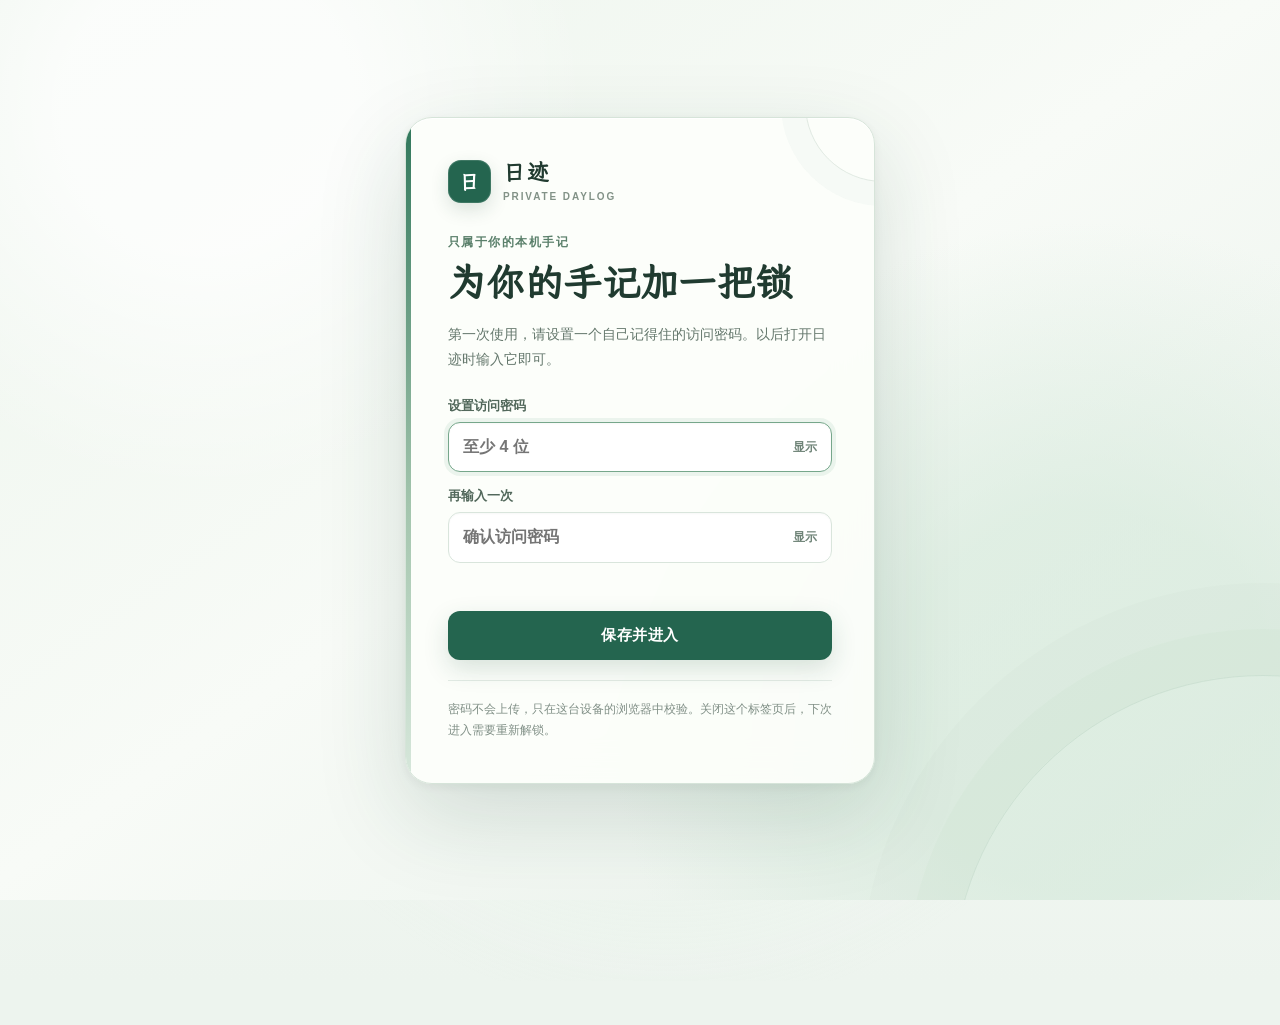
==== commit b59240a4: "feat: add weather media mood and writing insights" ====
--- a/article.html
+++ b/article.html
@@ -1,19 +1,20 @@
 <!doctype html>
-<html lang="zh-CN"><head><meta charset="utf-8"><meta name="viewport" content="width=device-width, initial-scale=1, viewport-fit=cover"><meta name="theme-color" content="#175b49"><title>深度记录 · 日迹</title><script>document.documentElement.classList.add("daylog-auth-checking")</script><link rel="icon" href="icon.svg"><link rel="preload" href="lxgwwenkai-common.woff2" as="font" type="font/woff2" crossorigin><link rel="stylesheet" href="styles.css"><link rel="stylesheet" href="article.css?v=7"><link rel="stylesheet" href="auth.css?v=1"></head>
+<html lang="zh-CN"><head><meta charset="utf-8"><meta name="viewport" content="width=device-width, initial-scale=1, viewport-fit=cover"><meta name="theme-color" content="#175b49"><title>深度记录 · 日迹</title><script>document.documentElement.classList.add("daylog-auth-checking")</script><link rel="icon" href="icon.svg"><link rel="preload" href="lxgwwenkai-common.woff2" as="font" type="font/woff2" crossorigin><link rel="stylesheet" href="styles.css?v=12"><link rel="stylesheet" href="extras.css?v=12"><link rel="stylesheet" href="article.css?v=12"><link rel="stylesheet" href="auth.css?v=1"></head>
 <body class="article-page">
 <header class="writer-bar">
   <a class="writer-home" href="./" aria-label="回到日迹首页"><span class="brand-icon" data-i="journal"></span><b>日迹</b></a><span class="writer-path" id="mode-name">深度记录</span>
   <div class="writer-actions"><span id="status" role="status" aria-live="polite">本机草稿</span><button id="commit" class="primary">保存文章</button><button id="edit" class="primary" hidden>继续编辑</button></div>
 </header>
 <main class="paper">
-  <section id="composer"><div class="article-meta"><label>分类<select id="category"><option value="note">随手记</option><option value="trade">炒股心得</option><option value="reflect">反思</option><option value="quote">名人名言</option></select></label><label>记录时间<input id="when" type="datetime-local" required></label></div>
+  <section id="composer"><div class="article-meta"><label>分类<select id="category"><option value="note">随手记</option><option value="trade">炒股心得</option><option value="reflect">反思</option><option value="quote">名人名言</option></select></label><label>记录时间<input id="when" type="datetime-local" required></label><button type="button" id="locate-weather" class="context-button" data-state="idle" title="获取当前定位和天气"></button></div>
   <input id="title" aria-label="文章标题" placeholder="给这一刻起个标题" autocomplete="off">
-  <div class="writer-tools" role="group" aria-label="文章排版"><button class="text-format" data-format="heading" title="小标题" aria-label="小标题">H₃</button><button class="text-format" data-format="bold" title="加粗" aria-label="加粗"><b>B</b></button><button class="text-format" data-format="italic" title="斜体" aria-label="斜体"><em>I</em></button><button data-format="list" data-i="list" title="项目列表" aria-label="项目列表"></button><button data-format="quote" data-i="quote" title="引用" aria-label="引用"></button><button id="smart" aria-pressed="true" title="自动加粗段首和 **重点**"><span data-i="sparkles"></span>智能排版</button><span id="count">0 字</span></div>
+  <div class="article-mood-row"><div id="entry-moods" class="inline-mood-group" role="group" aria-label="这篇文章的心情"></div><div class="media-tool-group"><button type="button" id="pick-photo" title="从相册添加图片" aria-label="从相册添加图片"><span data-i="image"></span><span>图片</span></button><button type="button" id="take-photo" title="拍照记录" aria-label="拍照记录"><span data-i="camera"></span><span>拍照</span></button></div></div>
+  <div class="writer-tools" role="group" aria-label="文章排版"><button class="text-format" data-format="heading" title="小标题" aria-label="小标题">H₃</button><button class="text-format" data-format="bold" title="加粗" aria-label="加粗"><b>B</b></button><button class="text-format" data-format="italic" title="斜体" aria-label="斜体"><em>I</em></button><button class="text-format" data-format="underline" title="下划线" aria-label="下划线"><u>U</u></button><button class="text-format" data-format="strikeThrough" title="删除线" aria-label="删除线"><s>S</s></button><button data-format="list" data-i="list" title="项目列表" aria-label="项目列表"></button><button data-format="quote" data-i="quote" title="引用" aria-label="引用"></button><details class="style-details writer-style-details"><summary aria-label="字体、背景与间距"><span>Aa</span><span>排版</span></summary><div class="style-panel"><section><h3>字体</h3><div class="font-options"><button type="button" data-editor-font="wenkai">文楷</button><button type="button" data-editor-font="song">宋体</button><button type="button" data-editor-font="kai">楷体</button><button type="button" data-editor-font="sans">黑体</button></div></section><section class="range-options"><label>字号<input type="range" min="16" max="26" step=".5" data-style-range="fontSize"><output data-style-output="fontSize"></output></label><label>行距<input type="range" min="1.6" max="2.6" step=".05" data-style-range="lineHeight"><output data-style-output="lineHeight"></output></label><label>字距<input type="range" min="0" max=".08" step=".005" data-style-range="letterSpacing"><output data-style-output="letterSpacing"></output></label><label>段距<input type="range" min=".4" max="1.7" step=".1" data-style-range="paragraphGap"><output data-style-output="paragraphGap"></output></label></section><section><h3>纸张</h3><div class="paper-options"><button type="button" data-editor-bg="paper">纸白</button><button type="button" data-editor-bg="mist">晨雾</button><button type="button" data-editor-bg="grid">方格</button><button type="button" data-editor-bg="forest">林间</button><button type="button" id="background-picker-button">背景图</button></div></section></div></details><button id="smart" aria-pressed="true" title="自动加粗段首和 **重点**"><span data-i="sparkles"></span>智能排版</button><span id="count">0 字</span></div>
   <div id="body" class="article-prose" contenteditable="true" role="textbox" aria-multiline="true" aria-label="文章正文" data-placeholder="慢慢写，第一句话不必完美。" spellcheck="false"></div>
-  <footer class="article-foot"><a href="./">回到首页</a><div class="article-foot-actions"><span class="save-shortcut">Ctrl / ⌘ + Enter 保存</span><button id="discard" hidden>舍弃草稿</button></div></footer></section>
-  <article id="reader" hidden><div id="read-meta" class="article-meta"></div><h1 id="read-title"></h1><div id="read-body" class="article-prose"></div><footer class="article-foot"><a href="./">回到首页</a></footer></article>
+  <footer class="article-foot"><a href="./">回到首页</a><div class="article-foot-actions"><span class="save-shortcut">Ctrl / ⌘ + Enter 保存</span><button id="discard" hidden>舍弃草稿</button></div></footer><input type="file" id="photo-picker" accept="image/*" multiple hidden><input type="file" id="camera-picker" accept="image/*" capture="environment" hidden><input type="file" id="background-picker" accept="image/*" hidden></section>
+  <article id="reader" hidden><div id="read-meta" class="article-meta"></div><div id="read-context" class="read-context"></div><div id="read-mood" class="read-mood"></div><h1 id="read-title"></h1><div id="read-body" class="article-prose"></div><footer class="article-foot"><a href="./">回到首页</a></footer></article>
   <section id="missing" hidden><h1>找不到这篇文章</h1><p>文章保存在创建它的浏览器中。</p><a href="./">回到首页</a></section>
 </main>
 <span id="ink-cue" class="ink-cue" aria-hidden="true"></span>
 <dialog id="confirm"><h2>舍弃这份草稿？</h2><p>已保存到时间线的文章会保留。</p><div class="dialog-actions"><button class="secondary" id="keep">继续写</button><button class="secondary danger" id="drop">舍弃草稿</button></div></dialog>
-<script type="module" src="boot.js?v=9"></script></body></html>
+<script type="module" src="boot.js?v=12"></script></body></html>
--- a/extras.css
+++ b/extras.css
@@ -0,0 +1,1436 @@
+@font-face {
+  font-family: "LXGW WenKai Lite";
+  src: url("lxgwwenkai-common.woff2") format("woff2");
+  font-style: normal;
+  font-weight: 400;
+  font-display: swap;
+}
+
+.sr-only {
+  position: absolute;
+  width: 1px;
+  height: 1px;
+  padding: 0;
+  margin: -1px;
+  overflow: hidden;
+  clip: rect(0, 0, 0, 0);
+  white-space: nowrap;
+  border: 0;
+}
+
+.record-context-row,
+.article-mood-row {
+  display: flex;
+  align-items: center;
+  flex-wrap: wrap;
+  gap: 7px;
+  margin: 9px 0 1px;
+}
+
+.article-mood-row {
+  justify-content: space-between;
+  margin: 14px 0 0;
+}
+
+.context-button {
+  display: inline-flex;
+  align-items: center;
+  gap: 6px;
+  min-height: 32px;
+  max-width: min(100%, 290px);
+  padding: 5px 10px;
+  border: 1px dashed #cfdcd2;
+  border-radius: 999px;
+  background: #f8faf7;
+  color: #65786d;
+  font-size: 12px;
+  white-space: nowrap;
+}
+
+.context-button svg {
+  width: 14px;
+  height: 14px;
+  color: #4d7d66;
+}
+
+.context-button > span {
+  min-width: 0;
+  overflow: hidden;
+  text-overflow: ellipsis;
+}
+
+.context-button[data-state="ready"] {
+  border-style: solid;
+  border-color: #cfdfd3;
+  background: #eef5ef;
+  color: #3e6653;
+}
+
+.context-button[data-state="loading"] {
+  cursor: wait;
+  color: #6f7e75;
+}
+
+.context-button[data-state="error"] {
+  border-color: #e3c8bd;
+  color: #995a44;
+  background: #fbf4ef;
+}
+
+.context-button .context-weather {
+  display: inline-flex;
+  align-items: center;
+  gap: 3px;
+  margin-left: 1px;
+  color: #7b6344;
+}
+
+.context-weather b {
+  font-weight: 500;
+}
+
+.inline-mood-group {
+  display: inline-flex;
+  align-items: center;
+  gap: 1px;
+  padding: 2px;
+  border: 1px solid #e2e8e2;
+  border-radius: 999px;
+  background: #fafbf8;
+}
+
+.inline-mood {
+  width: 28px;
+  height: 27px;
+  padding: 1px;
+  border-radius: 50%;
+  color: #708277;
+}
+
+.inline-mood:hover,
+.inline-mood[aria-pressed="true"] {
+  background: #eef4ef;
+  filter: none;
+}
+
+.inline-mood[aria-pressed="true"] {
+  color: #2f7058;
+  box-shadow: inset 0 0 0 1px #b8d0c0;
+}
+
+.inline-mood.mood-0 { color: #7e899f; }
+.inline-mood.mood-1 { color: #829a9f; }
+.inline-mood.mood-2 { color: #7d936b; }
+.inline-mood.mood-3 { color: #ac893e; }
+.inline-mood.mood-4 { color: #b87938; }
+
+.inline-mood svg {
+  width: 24px;
+  height: 24px;
+}
+
+.media-tool-group {
+  display: inline-flex;
+  gap: 2px;
+}
+
+.media-tool-group button {
+  display: inline-flex;
+  align-items: center;
+  gap: 4px;
+  min-height: 32px;
+  padding: 5px 7px;
+  border-radius: 7px;
+  color: #61766a;
+  font-size: 11px;
+}
+
+.media-tool-group button:hover {
+  background: #edf3ee;
+}
+
+.media-tool-group svg {
+  width: 15px;
+  height: 15px;
+}
+
+.style-details {
+  position: relative;
+  margin-left: auto;
+  z-index: 5;
+}
+
+.style-details > summary {
+  display: inline-flex;
+  align-items: center;
+  justify-content: center;
+  gap: 4px;
+  min-height: 32px;
+  padding: 4px 8px;
+  border-radius: 7px;
+  color: #526a5e;
+  font-size: 12px;
+  cursor: pointer;
+  list-style: none;
+  user-select: none;
+}
+
+.style-details > summary::-webkit-details-marker {
+  display: none;
+}
+
+.style-details > summary:hover,
+.style-details[open] > summary {
+  background: #e9f2eb;
+  color: #2d6d55;
+}
+
+.style-details > summary:focus-visible {
+  outline: 2px solid #4b927b;
+  outline-offset: 2px;
+}
+
+.style-details > summary span:first-child {
+  font: 600 15px Georgia, serif;
+}
+
+.style-panel {
+  position: absolute;
+  z-index: 20;
+  top: calc(100% + 9px);
+  right: 0;
+  width: min(340px, calc(100vw - 28px));
+  padding: 15px;
+  border: 1px solid #dce6df;
+  border-radius: 14px;
+  background: #fffefb;
+  box-shadow: 0 18px 48px #263f3221;
+}
+
+.style-panel.is-viewport-raised {
+  transform: translateY(var(--style-panel-shift, 0));
+}
+
+.writer-tools .style-panel {
+  left: 0;
+  right: auto;
+}
+
+.style-panel section + section {
+  margin-top: 14px;
+  padding-top: 13px;
+  border-top: 1px solid #edf0ec;
+}
+
+.style-panel h3 {
+  margin: 0 0 8px;
+  color: #718078;
+  font-size: 11px;
+  font-weight: 600;
+  letter-spacing: .08em;
+}
+
+.font-options,
+.paper-options {
+  display: flex;
+  flex-wrap: wrap;
+  gap: 6px;
+}
+
+.font-options button,
+.paper-options button {
+  min-height: 30px;
+  padding: 5px 9px;
+  border: 1px solid #dfe7e0;
+  border-radius: 7px;
+  background: #fafcf8;
+  color: #5e7066;
+  font-size: 12px;
+}
+
+.font-options button[aria-pressed="true"],
+.paper-options button[aria-pressed="true"] {
+  border-color: #94b7a2;
+  background: #e8f2ea;
+  color: #235e47;
+}
+
+.font-options button[data-editor-font="wenkai"] { font-family: "LXGW WenKai Lite", serif; }
+.font-options button[data-editor-font="song"] { font-family: "Songti SC", SimSun, serif; }
+.font-options button[data-editor-font="kai"] { font-family: "Kaiti SC", KaiTi, STKaiti, serif; }
+.font-options button[data-editor-font="sans"] { font-family: "PingFang SC", "Microsoft YaHei", sans-serif; }
+
+.paper-options button[data-editor-bg="paper"] { background: #fffefb; }
+.paper-options button[data-editor-bg="mist"] { background: linear-gradient(135deg, #f8fbf9, #e9f0eb); }
+.paper-options button[data-editor-bg="grid"] {
+  background-color: #fffefb;
+  background-image: linear-gradient(#dce6df66 1px, transparent 1px), linear-gradient(90deg, #dce6df66 1px, transparent 1px);
+  background-size: 8px 8px;
+}
+.paper-options button[data-editor-bg="forest"] {
+  color: #315743;
+  background: linear-gradient(#fffdf7aa, #fffdf7aa), url("forest.webp") center / cover;
+}
+
+.range-options {
+  display: grid;
+  gap: 10px;
+}
+
+.range-options label {
+  display: grid;
+  grid-template-columns: 34px 1fr 38px;
+  align-items: center;
+  gap: 8px;
+  color: #5c6f64;
+  font-size: 12px;
+}
+
+.range-options output {
+  color: #849188;
+  font-variant-numeric: tabular-nums;
+  text-align: right;
+}
+
+.range-options input[type="range"] {
+  accent-color: #2e6d56;
+  width: 100%;
+}
+
+[data-doc-font="wenkai"] { --doc-font-family: "LXGW WenKai Lite", "Songti SC", serif; }
+[data-doc-font="song"] { --doc-font-family: "Songti SC", STSong, "Noto Serif CJK SC", SimSun, serif; }
+[data-doc-font="kai"] { --doc-font-family: "Kaiti SC", KaiTi, STKaiti, serif; }
+[data-doc-font="sans"] { --doc-font-family: "PingFang SC", "Microsoft YaHei", sans-serif; }
+
+#editor,
+.edit-box,
+.entry-text,
+.article-prose {
+  font-family: var(--doc-font-family, inherit);
+  font-size: var(--doc-font-size, inherit);
+  line-height: var(--doc-line-height, inherit);
+  letter-spacing: var(--doc-letter-spacing, inherit);
+}
+
+.writing-area #editor {
+  font-size: var(--doc-font-size, 16px);
+  line-height: var(--doc-line-height, 1.8);
+  letter-spacing: var(--doc-letter-spacing, 0);
+}
+
+#editor p,
+#editor div,
+.edit-box p,
+.edit-box div,
+.entry-text p,
+.entry-text div,
+.article-prose p,
+.article-prose div,
+.article-prose h3,
+.article-prose ul,
+.article-prose ol {
+  margin-bottom: var(--doc-paragraph-gap, .88em);
+}
+
+#editor-surface,
+.entry-text,
+.article-prose {
+  position: relative;
+  isolation: isolate;
+  border-radius: 10px;
+  transition: background-color .2s ease, box-shadow .2s ease;
+}
+
+#editor-surface {
+  padding: 2px 10px;
+  background: transparent;
+}
+
+#editor-surface[data-doc-bg],
+.entry-text[data-doc-bg],
+.article-prose[data-doc-bg] {
+  background-image:
+    linear-gradient(#fffefbd9, #fffefbd9),
+    var(--doc-bg-image, none);
+  background-position: center;
+  background-size: cover;
+}
+
+#editor-surface[data-doc-bg="mist"],
+.entry-text[data-doc-bg="mist"],
+.article-prose[data-doc-bg="mist"] {
+  background-image: radial-gradient(circle at 18% 8%, #eef6f1, transparent 48%), linear-gradient(145deg, #fbfdf9, #eef4ef);
+}
+
+#editor-surface[data-doc-bg="grid"],
+.entry-text[data-doc-bg="grid"],
+.article-prose[data-doc-bg="grid"] {
+  background-color: #fffefb;
+  background-image: linear-gradient(#dfe8e166 1px, transparent 1px), linear-gradient(90deg, #dfe8e166 1px, transparent 1px);
+  background-size: 24px 24px;
+}
+
+#editor-surface[data-doc-bg="forest"],
+.entry-text[data-doc-bg="forest"],
+.article-prose[data-doc-bg="forest"] {
+  background-image: linear-gradient(#fffefbe8, #fffefbe8), url("forest.webp");
+  background-position: center;
+  background-size: cover;
+}
+
+#editor-surface[data-doc-bg="custom"],
+.entry-text[data-doc-bg="custom"],
+.article-prose[data-doc-bg="custom"] {
+  background-image: linear-gradient(#fffefbed, #fffefbed), var(--doc-bg-image);
+}
+
+#editor-surface[data-doc-bg="paper"],
+.entry-text[data-doc-bg="paper"],
+.article-prose[data-doc-bg="paper"] {
+  background-image: none;
+}
+
+#editor u,
+.edit-box u,
+.entry-text u,
+.article-prose u {
+  text-decoration-thickness: 1.5px;
+  text-underline-offset: .2em;
+  text-decoration-color: #b46d50;
+}
+
+#editor s,
+.edit-box s,
+.entry-text s,
+.article-prose s {
+  color: #697970;
+  text-decoration-color: #b46d50;
+}
+
+#editor mark,
+.entry-text mark,
+.article-prose mark {
+  padding: .03em .16em;
+  border-radius: 3px;
+  background: #f3df9c;
+  color: inherit;
+}
+
+#editor figure,
+.edit-box figure,
+.entry-text figure,
+.article-prose figure {
+  margin: 1.15em 0;
+}
+
+#editor img,
+.edit-box img,
+.entry-text img,
+.article-prose img {
+  display: block;
+  width: 100%;
+  max-width: 100%;
+  max-height: 70dvh;
+  object-fit: contain;
+  border-radius: 11px;
+  background: #f2f5f1;
+  box-shadow: 0 8px 25px #233c3020;
+}
+
+.entry-text img {
+  max-height: 320px;
+}
+
+#editor figcaption,
+.edit-box figcaption,
+.entry-text figcaption,
+.article-prose figcaption {
+  margin-top: 7px;
+  color: #7e8b84;
+  font: 400 12px/1.6 "PingFang SC", "Microsoft YaHei", sans-serif;
+  letter-spacing: 0;
+  text-align: center;
+}
+
+#editor figcaption:empty::before,
+.edit-box figcaption:empty::before,
+.article-prose figcaption:empty::before {
+  content: attr(data-placeholder);
+  color: #a1aaa4;
+  pointer-events: none;
+}
+
+img.is-missing {
+  min-height: 150px;
+  padding: 58px 16px;
+  border: 1px dashed #d8c6bd;
+  background: #f9f4ef;
+  color: #8f6552;
+  object-fit: contain;
+}
+
+.writing-area #editor.is-dragging-image {
+  outline: 2px dashed #6d9b80;
+  outline-offset: 4px;
+  background: #edf5ef55;
+}
+
+.article-prose.is-dragging-image {
+  outline: 2px dashed #8caf9a;
+  outline-offset: 6px;
+  background-color: #edf5ef44;
+}
+
+.entry-context-line {
+  display: flex;
+  align-items: center;
+  flex-wrap: wrap;
+  gap: 5px 10px;
+  margin-top: 7px;
+  color: #78887e;
+  font-size: 11px;
+}
+
+.entry-mood {
+  display: inline-flex;
+  align-items: center;
+  color: #64806f;
+}
+
+.entry-mood svg {
+  width: 18px;
+  height: 18px;
+}
+
+.record-context {
+  display: inline-flex;
+  align-items: center;
+  flex-wrap: wrap;
+  gap: 5px 9px;
+  color: #74847a;
+}
+
+.record-context > span {
+  display: inline-flex;
+  align-items: center;
+  gap: 3px;
+}
+
+.record-context svg {
+  width: 12px;
+  height: 12px;
+}
+
+.record-context .record-weather b {
+  color: #977743;
+  font-weight: 500;
+}
+
+.entry-head .record-context {
+  min-width: 0;
+  font-size: 11px;
+}
+
+.read-context {
+  margin-top: 8px;
+}
+
+.read-context .record-context {
+  font-size: 12px;
+}
+
+.read-mood {
+  display: flex;
+  align-items: center;
+  gap: 7px;
+  margin-top: 11px;
+  color: #63776b;
+  font-size: 12px;
+}
+
+.read-mood svg {
+  width: 25px;
+  height: 25px;
+  color: #4f7b62;
+}
+
+.read-mood span {
+  letter-spacing: .04em;
+}
+
+body.article-page .context-button {
+  min-height: 32px;
+  max-width: 100%;
+}
+
+body.article-page .inline-mood-group {
+  background: #f6faf5e8;
+}
+
+.writer-style-details {
+  margin-left: 3px;
+}
+
+.writer-style-details > summary {
+  min-height: 32px;
+}
+
+.writer-tools .style-details > summary {
+  font-size: 12px;
+}
+
+#mobile-nav {
+  display: none;
+}
+
+.stats-page {
+  --stats-green: #24644e;
+  --stats-green-soft: #e7f0e9;
+  --stats-rule: #dce5de;
+  --stats-muted: #75837b;
+  color: #263c32;
+}
+
+.stats-head {
+  display: flex;
+  align-items: flex-end;
+  justify-content: space-between;
+  gap: 20px;
+  margin: 3px 0 18px;
+}
+
+.stats-eyebrow,
+.stats-panel header p {
+  margin: 0 0 5px;
+  color: #8b998f;
+  font: 600 10px/1.4 Inter, sans-serif;
+  letter-spacing: .16em;
+}
+
+.stats-head h1 {
+  margin: 0;
+  font-family: "LXGW WenKai Lite", "Songti SC", serif;
+  font-size: clamp(31px, 3.2vw, 43px);
+  font-weight: 600;
+  letter-spacing: .05em;
+}
+
+.stats-head p:not(.stats-eyebrow) {
+  margin: 5px 0 0;
+  color: var(--stats-muted);
+  font-size: 13px;
+}
+
+.stats-month {
+  display: flex;
+  align-items: center;
+  gap: 4px;
+  min-height: 38px;
+  padding: 4px;
+  border: 1px solid var(--stats-rule);
+  border-radius: 999px;
+  background: #fffefb;
+}
+
+.stats-month strong {
+  min-width: 110px;
+  color: #53675b;
+  font-size: 12px;
+  text-align: center;
+}
+
+.stats-month button {
+  width: 30px;
+  height: 30px;
+  border-radius: 50%;
+  color: #687a6f;
+}
+
+.stats-month button:hover {
+  background: var(--stats-green-soft);
+}
+
+.stats-month svg {
+  width: 15px;
+  height: 15px;
+}
+
+.stats-summary {
+  display: grid;
+  grid-template-columns: repeat(4, minmax(0, 1fr));
+  gap: 11px;
+}
+
+.stat-tile {
+  min-height: 124px;
+  padding: 17px 18px;
+  border: 1px solid var(--stats-rule);
+  border-radius: 14px;
+  background: #fffefb;
+  box-shadow: 0 3px 11px #294b3a08;
+}
+
+.stat-tile--primary {
+  position: relative;
+  overflow: hidden;
+  background: linear-gradient(135deg, #174f40, #276b54);
+  color: #fff;
+  border-color: #174f40;
+}
+
+.stat-tile--primary::after {
+  content: "";
+  position: absolute;
+  right: -25px;
+  bottom: -42px;
+  width: 130px;
+  height: 110px;
+  border: 1px solid #ffffff1b;
+  border-radius: 50%;
+}
+
+.stat-tile span {
+  display: block;
+  color: #77867d;
+  font-size: 11px;
+}
+
+.stat-tile--primary span {
+  color: #cfe2d5;
+}
+
+.stat-tile strong {
+  display: inline-block;
+  margin-top: 9px;
+  color: #243a30;
+  font-family: "LXGW WenKai Lite", Georgia, serif;
+  font-size: 38px;
+  font-weight: 500;
+  line-height: 1;
+  letter-spacing: -.03em;
+}
+
+.stat-tile--primary strong {
+  color: #fff;
+}
+
+.stat-tile .stat-period {
+  font-family: Inter, "PingFang SC", sans-serif;
+  font-size: 20px;
+  font-weight: 650;
+  letter-spacing: -.02em;
+}
+
+.stat-tile small,
+.stat-tile i {
+  display: block;
+  margin-top: 6px;
+  color: #859189;
+  font-size: 11px;
+  font-style: normal;
+}
+
+.stat-tile--primary small {
+  color: #d4e5da;
+}
+
+.stat-tile i {
+  line-height: 1.45;
+}
+
+.stats-grid {
+  display: grid;
+  grid-template-columns: minmax(0, 1.08fr) minmax(320px, .92fr);
+  gap: 15px;
+  margin-top: 15px;
+}
+
+.stats-panel {
+  padding: 20px;
+  border: 1px solid var(--stats-rule);
+  border-radius: 16px;
+  background: #fffefb;
+  box-shadow: 0 4px 16px #294b3a08;
+}
+
+.stats-panel > header {
+  display: flex;
+  align-items: flex-start;
+  justify-content: space-between;
+  gap: 12px;
+}
+
+.stats-panel h2 {
+  margin: 0;
+  font-family: "LXGW WenKai Lite", "Songti SC", serif;
+  font-size: 22px;
+  font-weight: 600;
+}
+
+.stats-panel > header > span,
+.mood-calendar-head span {
+  color: #8a968e;
+  font-size: 10px;
+}
+
+.stats-delta {
+  padding: 4px 8px;
+  border-radius: 999px;
+  background: #edf4ee;
+  color: #4f7460 !important;
+  white-space: nowrap;
+}
+
+.stats-delta.is-down {
+  background: #f8efea;
+  color: #956653 !important;
+}
+
+.mood-index-main {
+  display: flex;
+  align-items: center;
+  gap: 25px;
+  min-height: 176px;
+  padding: 16px 10px 11px;
+}
+
+.mood-gauge {
+  position: relative;
+  width: 15px;
+  height: 150px;
+  overflow: hidden;
+  border-radius: 999px;
+  background: linear-gradient(to top, #dadde9, #d9e9df, #f2e4b5);
+  box-shadow: inset 0 0 0 1px #cdd8d0;
+}
+
+.mood-gauge span {
+  position: absolute;
+  inset: auto 0 0;
+  height: var(--gauge);
+  border-radius: inherit;
+  background: linear-gradient(to top, #7d8aa4, #83a59c, #b6913e);
+  opacity: .82;
+}
+
+.mood-gauge i {
+  position: absolute;
+  left: 50%;
+  bottom: 0;
+  width: 7px;
+  height: 7px;
+  border: 2px solid #fff;
+  border-radius: 50%;
+  background: #b96d54;
+  transform: translate(-50%, 50%);
+  box-shadow: 0 0 0 2px #b96d5433;
+}
+
+.mood-index-copy strong {
+  display: block;
+  font-family: "LXGW WenKai Lite", Georgia, serif;
+  font-size: 58px;
+  font-weight: 500;
+  line-height: .9;
+  letter-spacing: -.06em;
+  color: #234438;
+}
+
+.mood-index-copy small {
+  color: #909c94;
+  font: 600 9px/1 Inter, sans-serif;
+  letter-spacing: .14em;
+}
+
+.mood-index-copy p {
+  margin: 13px 0 4px;
+  color: #4c6458;
+  font-family: "LXGW WenKai Lite", serif;
+  font-size: 17px;
+}
+
+.mood-index-copy span {
+  color: #8a968e;
+  font-size: 10px;
+}
+
+.mood-calendar-head {
+  display: flex;
+  align-items: baseline;
+  justify-content: space-between;
+  gap: 12px;
+  margin: 8px 0 10px;
+  padding-top: 14px;
+  border-top: 1px solid #edf1ed;
+}
+
+.mood-calendar-head h3 {
+  margin: 0;
+  color: #5c6e63;
+  font-size: 12px;
+  font-weight: 600;
+}
+
+.mood-calendar-grid {
+  display: grid;
+  grid-template-columns: repeat(7, minmax(0, 1fr));
+  gap: 4px;
+}
+
+.mood-calendar-week {
+  padding: 2px 0 4px;
+  color: #96a098;
+  font-size: 9px;
+  text-align: center;
+}
+
+.mood-calendar-blank {
+  min-height: 44px;
+}
+
+.mood-calendar-day {
+  position: relative;
+  display: grid;
+  place-items: center;
+  min-width: 0;
+  min-height: 44px;
+  padding: 2px;
+  border: 1px solid transparent;
+  border-radius: 8px;
+  background: #f6f8f4;
+  color: #7e8c83;
+}
+
+.mood-calendar-day:hover {
+  border-color: #bfd2c3;
+}
+
+.mood-calendar-day small {
+  position: absolute;
+  left: 4px;
+  top: 2px;
+  font-size: 8px;
+  color: #919b94;
+}
+
+.mood-calendar-day svg {
+  width: 22px;
+  height: 22px;
+}
+
+.mood-calendar-day.mood-0 { color: #7e899f; background: #f0f2f7; }
+.mood-calendar-day.mood-1 { color: #829a9f; background: #eef4f4; }
+.mood-calendar-day.mood-2 { color: #7d936b; background: #f0f4eb; }
+.mood-calendar-day.mood-3 { color: #ac893e; background: #faf5e8; }
+.mood-calendar-day.mood-4 { color: #b87938; background: #fbf1df; }
+.mood-calendar-day.is-today { box-shadow: inset 0 0 0 1.5px #2e6d56; }
+
+.entry-mark {
+  width: 6px;
+  height: 6px;
+  border-radius: 50%;
+  background: #73a086;
+}
+
+.hour-chart {
+  display: grid;
+  grid-template-columns: repeat(24, minmax(0, 1fr));
+  align-items: end;
+  gap: 3px;
+  height: 126px;
+  margin: 18px 0 17px;
+  padding: 8px 0 17px;
+  border-bottom: 1px solid #dfe7e1;
+}
+
+.hour-bar {
+  position: relative;
+  height: 100%;
+  display: flex;
+  align-items: end;
+  justify-content: center;
+}
+
+.hour-bar i {
+  display: block;
+  width: min(100%, 11px);
+  height: var(--bar-height);
+  min-height: 3px;
+  border-radius: 4px 4px 2px 2px;
+  background: #bcd4c1;
+}
+
+.hour-bar.is-peak i {
+  background: #d7a461;
+  box-shadow: 0 0 0 3px #d7a4611b;
+}
+
+.hour-bar small {
+  position: absolute;
+  top: calc(100% + 4px);
+  color: #98a29b;
+  font-size: 8px;
+  white-space: nowrap;
+}
+
+.period-list {
+  display: grid;
+  gap: 9px;
+}
+
+.period-row {
+  display: grid;
+  grid-template-columns: 76px minmax(0, 1fr) 22px;
+  align-items: center;
+  gap: 10px;
+}
+
+.period-row > span {
+  display: flex;
+  align-items: baseline;
+  gap: 5px;
+}
+
+.period-row b {
+  color: #4d6055;
+  font-size: 11px;
+  font-weight: 600;
+}
+
+.period-row small {
+  color: #98a19b;
+  font-size: 9px;
+}
+
+.period-row > i {
+  height: 6px;
+  overflow: hidden;
+  border-radius: 999px;
+  background: #edf2ed;
+}
+
+.period-row em {
+  display: block;
+  width: var(--period);
+  height: 100%;
+  border-radius: inherit;
+  background: linear-gradient(90deg, #86af92, #427b60);
+}
+
+.period-row strong {
+  color: #74827a;
+  font-size: 10px;
+  font-weight: 500;
+  text-align: right;
+}
+
+.stats-latest {
+  display: flex;
+  align-items: center;
+  gap: 10px;
+  margin-top: 17px;
+  padding: 12px;
+  border: 1px solid #e1e8e2;
+  border-radius: 10px;
+  background: #f8faf6;
+}
+
+.stats-latest > span {
+  width: 30px;
+  height: 30px;
+  display: grid;
+  place-items: center;
+  border-radius: 8px;
+  background: #e7f0e9;
+  color: #4d7c63;
+}
+
+.stats-latest svg {
+  width: 15px;
+  height: 15px;
+}
+
+.stats-latest small,
+.stats-latest b {
+  display: block;
+}
+
+.stats-latest small {
+  color: #939e97;
+  font-size: 9px;
+}
+
+.stats-latest b {
+  margin-top: 2px;
+  color: #56695d;
+  font-size: 11px;
+  font-weight: 550;
+}
+
+@media (max-width: 980px) {
+  .stats-summary {
+    grid-template-columns: repeat(2, minmax(0, 1fr));
+  }
+
+  .stats-grid {
+    grid-template-columns: 1fr;
+  }
+}
+
+@media (max-width: 820px) {
+  .article-page .writer-tools {
+    background: #fbfdf9f7;
+    backdrop-filter: none;
+  }
+
+  .writer-tools .style-panel {
+    left: 9px;
+    right: 9px;
+    width: auto;
+  }
+
+  #mobile-nav {
+    position: fixed;
+    z-index: 18;
+    left: 10px;
+    right: 10px;
+    bottom: max(8px, env(safe-area-inset-bottom));
+    display: grid;
+    grid-template-columns: repeat(4, 1fr);
+    min-height: 58px;
+    padding: 5px;
+    border: 1px solid #dce5de;
+    border-radius: 17px;
+    background: #fbfdfaf2;
+    box-shadow: 0 16px 45px #18352a2b;
+    backdrop-filter: blur(18px);
+  }
+
+  #mobile-nav button {
+    display: grid;
+    place-items: center;
+    gap: 2px;
+    min-height: 46px;
+    border-radius: 12px;
+    color: #7b8980;
+  }
+
+  #mobile-nav button.selected {
+    background: #e7f0e9;
+    color: #2a674f;
+  }
+
+  #mobile-nav svg {
+    width: 19px;
+    height: 19px;
+  }
+
+  #mobile-nav small {
+    font-size: 9px;
+  }
+
+  body:not(.article-page) main {
+    padding-bottom: 86px;
+  }
+
+  .style-panel {
+    position: fixed;
+    z-index: 40;
+    inset: auto 9px max(9px, env(safe-area-inset-bottom)) 9px;
+    width: auto;
+    max-height: 70dvh;
+    overflow-y: auto;
+    border-radius: 18px;
+    box-shadow: 0 -20px 60px #203c2f38;
+  }
+
+  .style-panel.is-viewport-raised {
+    transform: none;
+  }
+
+  .style-details[open] {
+    z-index: 60;
+  }
+
+  body.style-panel-open #mobile-nav {
+    visibility: hidden;
+    opacity: 0;
+    pointer-events: none;
+  }
+
+  .style-details:not([open]) .style-panel {
+    display: none;
+  }
+
+  .style-details::after {
+    display: none;
+  }
+
+  .style-details[open]::after {
+    content: "";
+    display: block;
+    position: fixed;
+    z-index: 35;
+    inset: 0;
+    background: #18362b36;
+    backdrop-filter: blur(2px);
+  }
+}
+
+@media (max-width: 700px) {
+  .record-context-row {
+    gap: 5px;
+  }
+
+  .context-button {
+    max-width: calc(100% - 132px);
+    min-height: 40px;
+  }
+
+  .inline-mood {
+    width: 40px;
+    height: 40px;
+  }
+
+  .media-tool-group button {
+    min-width: 40px;
+    min-height: 40px;
+  }
+
+  .style-details {
+    margin-left: 0;
+  }
+
+  .style-details > summary {
+    min-height: 40px;
+  }
+
+  #editor-surface {
+    padding: 2px 7px;
+  }
+
+  .article-mood-row {
+    margin-top: 12px;
+  }
+
+  .article-mood-row .inline-mood {
+    width: 38px;
+    height: 38px;
+  }
+
+  .article-mood-row .media-tool-group button {
+    padding-inline: 5px;
+  }
+
+  .stats-head {
+    align-items: flex-start;
+    flex-direction: column;
+    gap: 12px;
+  }
+
+  .stats-month {
+    align-self: stretch;
+    justify-content: space-between;
+  }
+
+  .stats-summary {
+    gap: 8px;
+  }
+
+  .stat-tile {
+    min-height: 108px;
+    padding: 14px;
+  }
+
+  .stat-tile strong {
+    font-size: 32px;
+  }
+
+  .stat-tile .stat-period {
+    font-size: 18px;
+  }
+
+  .stats-panel {
+    padding: 16px 14px;
+  }
+
+  .mood-index-main {
+    gap: 20px;
+  }
+
+  .mood-index-copy strong {
+    font-size: 50px;
+  }
+
+  .mood-calendar-head span {
+    display: none;
+  }
+
+  .mood-calendar-grid {
+    gap: 3px;
+  }
+
+  .mood-calendar-day {
+    min-height: 44px;
+  }
+
+  .mood-calendar-day svg {
+    width: 20px;
+    height: 20px;
+  }
+}
+
+@media (max-width: 430px) {
+  .media-tool-group button > span:last-child {
+    display: none;
+  }
+
+  .media-tool-group button {
+    width: 40px;
+    padding-inline: 4px;
+    justify-content: center;
+  }
+
+  .record-context-row {
+    display: grid;
+    grid-template-columns: minmax(0, 1fr) auto;
+    grid-template-areas:
+      "weather weather"
+      "mood mood"
+      "media style";
+    align-items: center;
+    gap: 6px 8px;
+  }
+
+  .record-context-row .context-button {
+    grid-area: weather;
+    max-width: none;
+    width: 100%;
+    min-height: 48px;
+    display: grid;
+    grid-template-columns: auto minmax(0, 1fr);
+    column-gap: 7px;
+    row-gap: 1px;
+    padding: 7px 11px;
+    border-radius: 14px;
+    white-space: normal;
+  }
+
+  .record-context-row .context-button > svg {
+    grid-column: 1;
+    grid-row: 1;
+  }
+
+  .record-context-row .context-button > span:not(.context-weather) {
+    grid-column: 2;
+    grid-row: 1;
+    white-space: nowrap;
+    overflow: hidden;
+    text-overflow: ellipsis;
+  }
+
+  .record-context-row .context-button .context-weather {
+    grid-column: 2;
+    grid-row: 2;
+    margin-left: 0;
+    overflow: visible;
+    white-space: nowrap;
+  }
+
+  .record-context-row .inline-mood-group {
+    grid-area: mood;
+    justify-self: start;
+  }
+
+  .record-context-row .media-tool-group {
+    grid-area: media;
+    justify-self: start;
+  }
+
+  .record-context-row .style-details {
+    grid-area: style;
+    align-self: center;
+    justify-self: end;
+  }
+
+  .editor-tools {
+    display: grid;
+    grid-template-columns: minmax(0, 1fr) auto;
+    align-items: center;
+    gap: 6px 8px;
+  }
+
+  .editor-tools .tool-group {
+    grid-column: 1 / -1;
+    justify-content: space-between;
+    width: 100%;
+    gap: 2px;
+  }
+
+  .editor-tools .tool-group button {
+    width: 40px;
+    height: 40px;
+  }
+
+  .editor-tools #smart {
+    justify-self: start;
+    margin-left: 0;
+    min-height: 40px;
+    padding: 5px 8px;
+    white-space: nowrap;
+  }
+
+  .editor-tools #word-count {
+    justify-self: end;
+    margin-left: 0;
+    white-space: nowrap;
+  }
+
+  body.article-page .article-mood-row {
+    align-items: flex-start;
+  }
+
+  .read-context .record-context {
+    align-items: flex-start;
+    flex-direction: column;
+    gap: 3px;
+  }
+
+  .stats-head h1 {
+    font-size: 34px;
+  }
+
+  .stat-tile {
+    min-height: 102px;
+    padding: 13px;
+  }
+
+  .stat-tile strong {
+    font-size: 30px;
+  }
+
+  .stat-tile .stat-period {
+    font-size: 16px;
+  }
+
+  .hour-chart {
+    gap: 2px;
+  }
+
+  .period-row {
+    grid-template-columns: 70px minmax(0, 1fr) 18px;
+    gap: 7px;
+  }
+
+  .mood-calendar-day {
+    min-height: 44px;
+  }
+}
+
+@media (prefers-reduced-motion: reduce) {
+  #editor-surface,
+  .entry-text,
+  .article-prose {
+    transition: none;
+  }
+}
--- a/article.css
+++ b/article.css
@@ -203,6 +203,7 @@
   z-index:4;
   display:flex;
   align-items:center;
+  flex-wrap:wrap;
   gap:3px;
   margin-top:22px;
   padding:6px;
@@ -252,11 +253,11 @@
   padding:29px 2px 64px;
   color:#33483d;
   caret-color:var(--journal-cinnabar);
-  font-family:var(--prose-font);
-  font-size:clamp(18px,1.45vw,20px);
+  font-family:var(--doc-font-family,var(--prose-font));
+  font-size:var(--doc-font-size,clamp(18px,1.45vw,20px));
   font-weight:400;
-  line-height:2.05;
-  letter-spacing:.035em;
+  line-height:var(--doc-line-height,2.05);
+  letter-spacing:var(--doc-letter-spacing,.035em);
   word-spacing:.035em;
   overflow-wrap:anywhere;
   white-space:pre-wrap;
@@ -284,7 +285,7 @@
 .article-prose div,
 .article-prose h3,
 .article-prose ul,
-.article-prose ol{margin:0 0 .88em}
+.article-prose ol{margin:0 0 var(--doc-paragraph-gap,.88em)}
 .article-prose h3{
   margin-top:1.15em;
   color:#254d3b;
@@ -389,8 +390,8 @@
 #missing h1{font-family:var(--display-font);font-size:36px}
 #missing p{color:var(--journal-soft)}
 @keyframes paperIn{
-  from{opacity:0;translate:0 7px}
-  to{opacity:1;translate:0 0}
+  from{opacity:0}
+  to{opacity:1}
 }
 @keyframes inkRise{
   0%{opacity:0;filter:blur(2px);transform:translate(-50%,-38%) scale(.9)}
@@ -437,15 +438,16 @@
   .article-meta input{font-size:12px}
   #title,#read-title{font-size:clamp(33px,10vw,42px);margin-top:27px;line-height:1.38}
   .writer-tools{top:68px;gap:1px;margin-top:18px;padding:5px;border-radius:10px}
-  .writer-tools button{min-width:29px;height:30px;padding:0 5px}
-  .writer-tools #smart{margin-left:2px;padding:3px 6px;font-size:11px}
+  .writer-tools{row-gap:4px}
+  .writer-tools button{min-width:40px;height:40px;padding:0 7px}
+  .writer-tools #smart{margin-left:2px;min-height:40px;padding:3px 7px;font-size:11px}
   #count{padding:0 5px;font-size:11px}
   .article-prose{
     min-height:57dvh;
     padding:23px 1px 52px;
-    font-size:18px;
-    line-height:2;
-    letter-spacing:.025em;
+    font-size:var(--doc-font-size,18px);
+    line-height:var(--doc-line-height,2);
+    letter-spacing:var(--doc-letter-spacing,.025em);
   }
   .article-prose h3{font-size:1.18em}
   .article-foot{gap:10px;font-size:11px}
